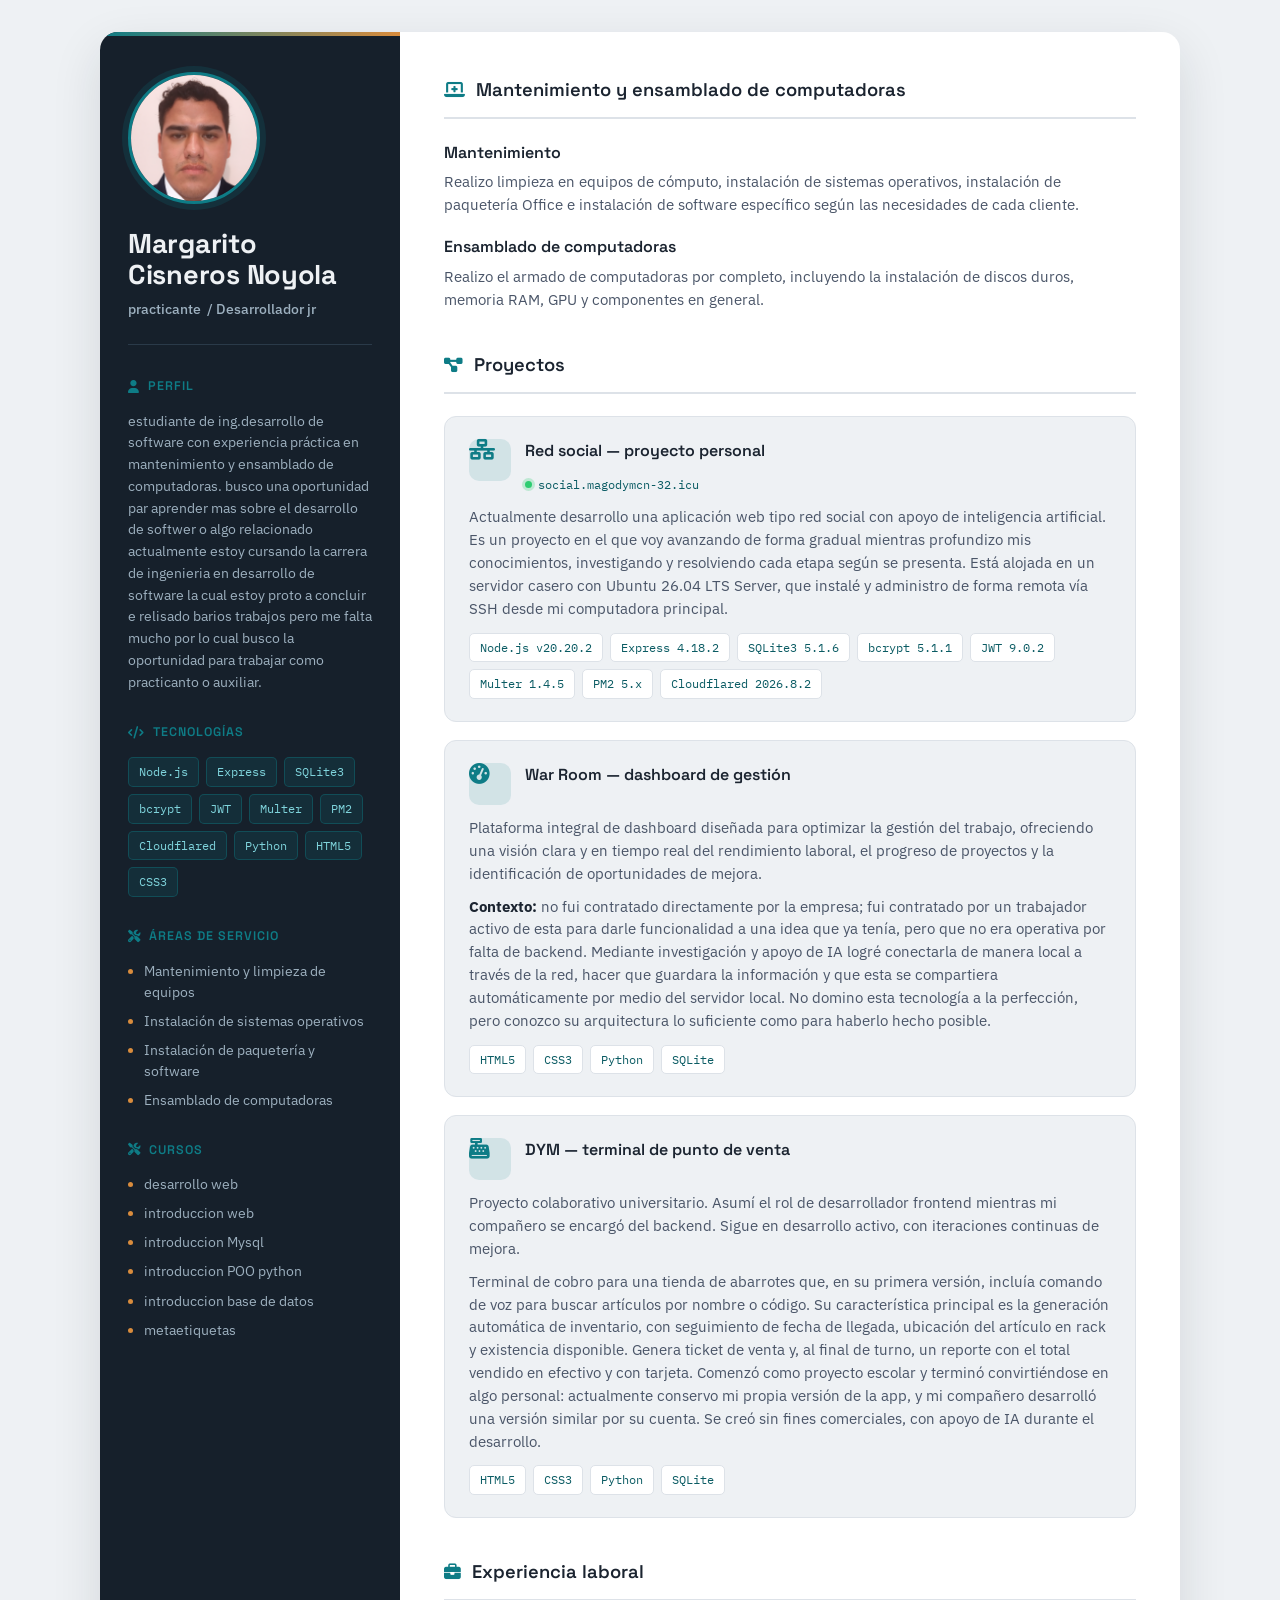
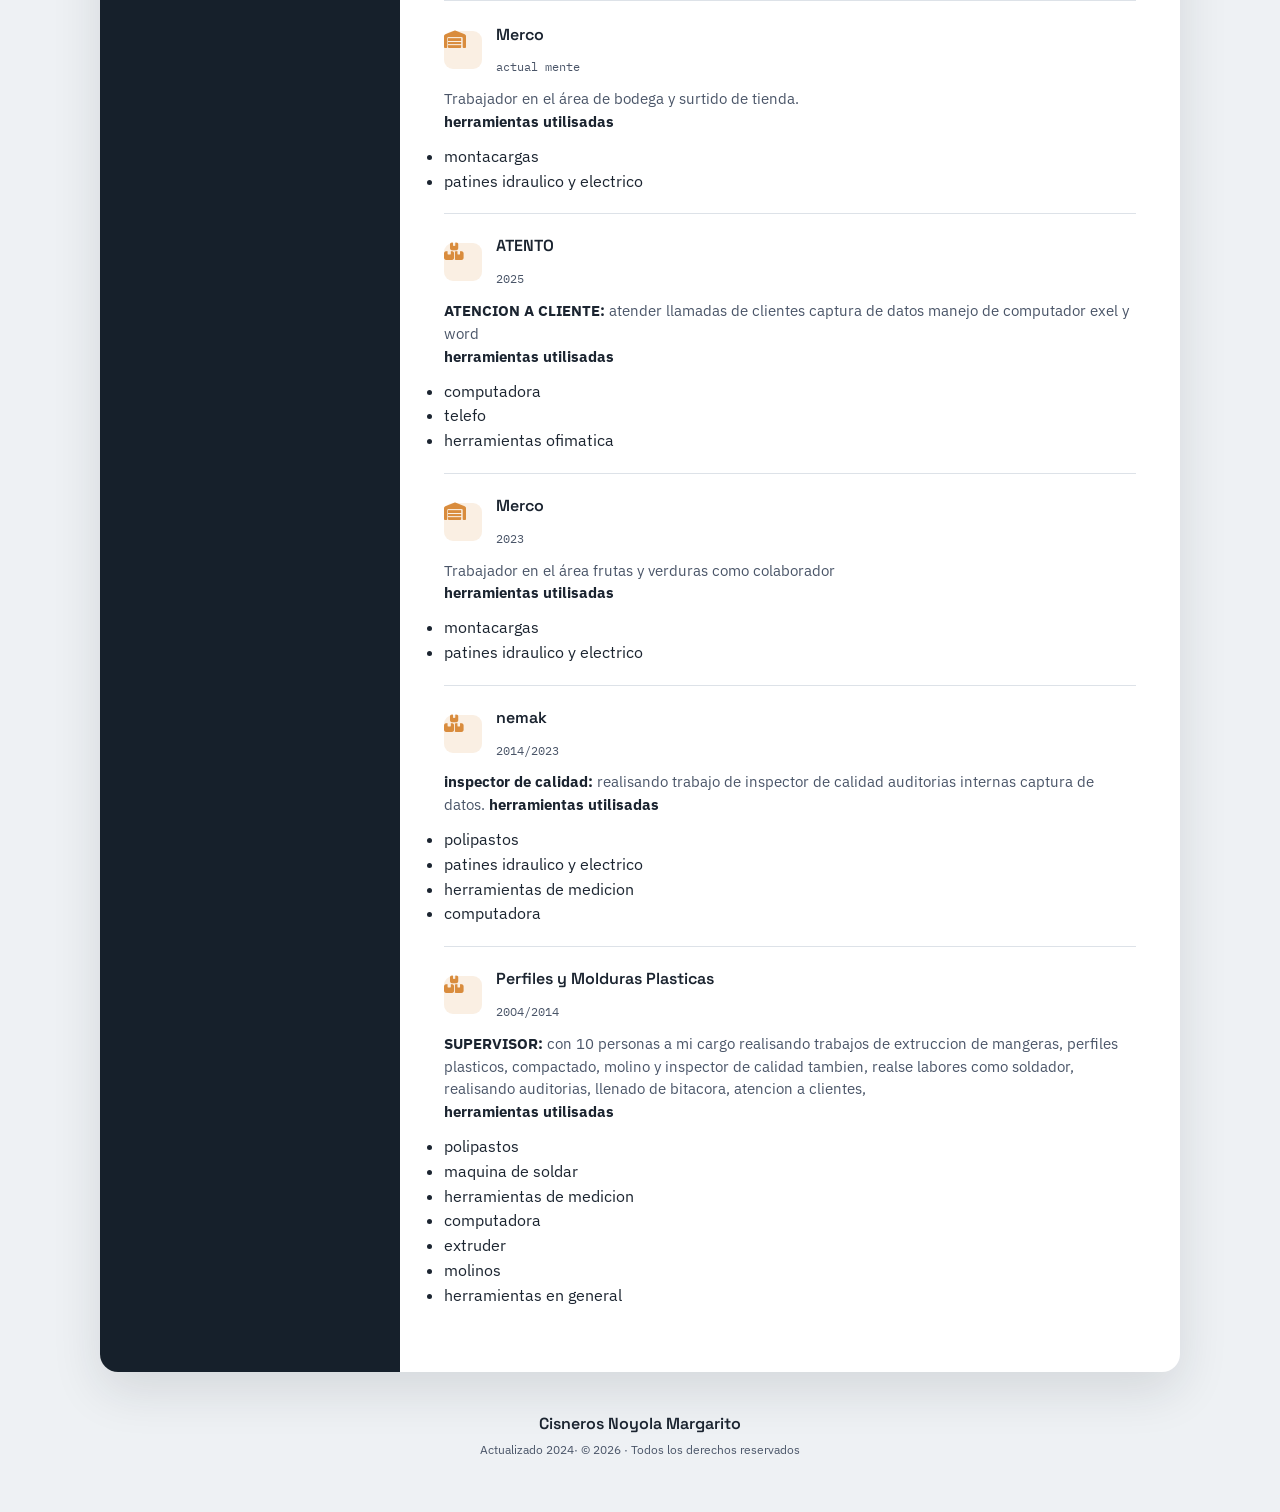
==== index.html @ 998b3ad9 "Add files via upload" ====
<!DOCTYPE html>
<html lang="es">
<head>
<meta charset="UTF-8">
<meta name="viewport" content="width=device-width, initial-scale=1.0">
<title>CV</title>
<link rel="stylesheet" href="styles.css">
<link rel="stylesheet" href="https://cdnjs.cloudflare.com/ajax/libs/font-awesome/6.4.0/css/all.min.css">
<link rel="preconnect" href="https://fonts.googleapis.com">
<link rel="preconnect" href="https://fonts.gstatic.com" crossorigin>
<link href="https://fonts.googleapis.com/css2?family=Space+Grotesk:wght@500;600;700&family=IBM+Plex+Sans:wght@400;500;600&family=IBM+Plex+Mono:wght@400;500&display=swap" rel="stylesheet">
</head>
<body>

  <div class="cv-shell">

    <!-- ===================== SIDEBAR ===================== -->
    <aside class="sidebar">

      <div class="photo-frame">
        <!-- Reemplaza "foto.jpg" por el nombre de tu archivo de foto -->
        <img src="photo.png" alt="Foto de perfil de Margarito Cisneros Noyola" class="profile-photo">
      </div>

      <h1 class="name">Margarito<br>Cisneros&nbsp;Noyola</h1>
      <p class="role">practicante &nbsp;/ Desarrollador jr</p>

      <div class="sidebar-block">
        <h2 class="sidebar-heading"><i class="fa-solid fa-user"></i> Perfil</h2>
        <p class="about-text">
          estudiante de ing.desarrollo de software con experiencia práctica en mantenimiento y 
          ensamblado de computadoras.
         busco una oportunidad par aprender mas sobre el desarrollo de softwer o algo relacionado 
         actualmente estoy cursando la carrera de ingenieria en desarrollo de software 
         la cual estoy proto a concluir e relisado barios trabajos pero me falta mucho por lo cual busco la 
         oportunidad para trabajar como practicanto o auxiliar.
        </p>
      </div>

      <div class="sidebar-block">
        <h2 class="sidebar-heading"><i class="fa-solid fa-code"></i> Tecnologías</h2>
        <ul class="tech-tags">
          <li>Node.js</li>
          <li>Express</li>
          <li>SQLite3</li>
          <li>bcrypt</li>
          <li>JWT</li>
          <li>Multer</li>
          <li>PM2</li>
          <li>Cloudflared</li>
          <li>Python</li>
          <li>HTML5</li>
          <li>CSS3</li>
        </ul>
      </div>

      <div class="sidebar-block">
        <h2 class="sidebar-heading"><i class="fa-solid fa-screwdriver-wrench"></i> Áreas de servicio</h2>
        <ul class="plain-list">
          <li>Mantenimiento y limpieza de equipos</li>
          <li>Instalación de sistemas operativos</li>
          <li>Instalación de paquetería y software</li>
          <li>Ensamblado de computadoras</li>
        </ul>
      </div>

      <div class="sidebar-block">
        <h2 class="sidebar-heading"><i class="fa-solid fa-screwdriver-wrench"></i>cursos</h2>
        <ul class="plain-list">
          <li>desarrollo web</li>
          <li>introduccion web</li>
          <li>introduccion Mysql</li>
          <li>introduccion POO python</li>
          <li>introduccion base de datos</li>
          <li>metaetiquetas</li>
        </ul>
      </div>

    </aside>

    <!-- ===================== CONTENIDO PRINCIPAL ===================== -->
    <main class="main-content">

      <!-- ---------- SERVICIO TÉCNICO ---------- -->
      <section class="section">
        <h2 class="section-title">
          <i class="fa-solid fa-laptop-medical"></i>
          Mantenimiento y ensamblado de computadoras
        </h2>

        <div class="entry">
          <h3 class="entry-title">Mantenimiento</h3>
          <p class="entry-text">
            Realizo limpieza en equipos de cómputo, instalación de sistemas operativos,
            instalación de paquetería Office e instalación de software específico según
            las necesidades de cada cliente.
          </p>
        </div>

        <div class="entry">
          <h3 class="entry-title">Ensamblado de computadoras</h3>
          <p class="entry-text">
            Realizo el armado de computadoras por completo, incluyendo la instalación
            de discos duros, memoria RAM, GPU y componentes en general.
          </p>
        </div>
      </section>

      <!-- ---------- PROYECTOS ---------- -->
      <section class="section">
        <h2 class="section-title">
          <i class="fa-solid fa-diagram-project"></i>
          Proyectos
        </h2>

        <!-- Red social -->
        <article class="project-card">
          <div class="project-head">
            <i class="fa-solid fa-network-wired project-icon"></i>
            <div>
              <h3 class="entry-title">Red social — proyecto personal</h3>
              <a href="https://social.magodymcn-32.icu/" target="_blank" rel="noopener" class="project-link">
                <span class="status-dot"></span> social.magodymcn-32.icu
              </a>
            </div>
          </div>
          <p class="entry-text">
            Actualmente desarrollo una aplicación web tipo red social con apoyo de
            inteligencia artificial. Es un proyecto en el que voy avanzando de forma
            gradual mientras profundizo mis conocimientos, investigando y resolviendo
            cada etapa según se presenta. Está alojada en un servidor casero con Ubuntu
            26.04 LTS Server, que instalé y administro de forma remota vía SSH desde mi
            computadora principal.
          </p>
          <ul class="tech-tags tech-tags-inline">
            <li>Node.js v20.20.2</li>
            <li>Express 4.18.2</li>
            <li>SQLite3 5.1.6</li>
            <li>bcrypt 5.1.1</li>
            <li>JWT 9.0.2</li>
            <li>Multer 1.4.5</li>
            <li>PM2 5.x</li>
            <li>Cloudflared 2026.8.2</li>
          </ul>
        </article>

        <!-- War Room -->
        <article class="project-card">
          <div class="project-head">
            <i class="fa-solid fa-gauge-high project-icon"></i>
            <div>
              <h3 class="entry-title">War Room — dashboard de gestión</h3>
            </div>
          </div>
          <p class="entry-text">
            Plataforma integral de dashboard diseñada para optimizar la gestión del
            trabajo, ofreciendo una visión clara y en tiempo real del rendimiento
            laboral, el progreso de proyectos y la identificación de oportunidades
            de mejora.
          </p>
          <p class="entry-text">
            <strong>Contexto:</strong> no fui contratado directamente por la empresa;
            fui contratado por un trabajador activo de esta para darle funcionalidad
            a una idea que ya tenía, pero que no era operativa por falta de backend.
            Mediante investigación y apoyo de IA logré conectarla de manera local a
            través de la red, hacer que guardara la información y que esta se
            compartiera automáticamente por medio del servidor local. No domino esta
            tecnología a la perfección, pero conozco su arquitectura lo suficiente
            como para haberlo hecho posible.
          </p>
          <ul class="tech-tags tech-tags-inline">
            <li>HTML5</li>
            <li>CSS3</li>
            <li>Python</li>
            <li>SQLite</li>
          </ul>
        </article>

        <!-- DYM -->
        <article class="project-card">
          <div class="project-head">
            <i class="fa-solid fa-cash-register project-icon"></i>
            <div>
              <h3 class="entry-title">DYM — terminal de punto de venta</h3>
            </div>
          </div>
          <p class="entry-text">
            Proyecto colaborativo universitario. Asumí el rol de desarrollador frontend
            mientras mi compañero se encargó del backend. Sigue en desarrollo activo,
            con iteraciones continuas de mejora.
          </p>
          <p class="entry-text">
            Terminal de cobro para una tienda de abarrotes que, en su primera versión,
            incluía comando de voz para buscar artículos por nombre o código. Su
            característica principal es la generación automática de inventario, con
            seguimiento de fecha de llegada, ubicación del artículo en rack y existencia
            disponible. Genera ticket de venta y, al final de turno, un reporte con el
            total vendido en efectivo y con tarjeta. Comenzó como proyecto escolar y
            terminó convirtiéndose en algo personal: actualmente conservo mi propia
            versión de la app, y mi compañero desarrolló una versión similar por su
            cuenta. Se creó sin fines comerciales, con apoyo de IA durante el desarrollo.
          </p>
          <ul class="tech-tags tech-tags-inline">
            <li>HTML5</li>
            <li>CSS3</li>
            <li>Python</li>
            <li>SQLite</li>
          </ul>
        </article>
      </section>

      <!-- ---------- EXPERIENCIA LABORAL ---------- -->
      <section class="section">
        <h2 class="section-title">
          <i class="fa-solid fa-briefcase"></i>
          Experiencia laboral
        </h2>

        <div class="job-entry">
          <div class="job-head">
            <i class="fa-solid fa-warehouse job-icon"></i>
            <div>
              <h3 class="entry-title">Merco</h3>
              <span class="job-date">actual mente</span>
            </div>
          </div>
          <p class="entry-text">
            Trabajador en el área de bodega y
            surtido de tienda.<br>
            <strong>herramientas utilisadas</strong>
                <div>
                    <ul>
                        <li>montacargas</li>
                        <li>patines idraulico y electrico</li>
                    </ul>
                </div>
          </p>
        </div>
        <div class="job-entry">
          <div class="job-head">
            <i class="fa-solid fa-boxes-stacked job-icon"></i>
            <div>
              <h3 class="entry-title">ATENTO</h3>
              <span class="job-date">2025</span>
            </div>
          </div>
          <p class="entry-text">
            <strong>ATENCION A CLIENTE: </strong> 
                    atender llamadas de clientes captura de datos manejo de computador 
                    exel y word <br>
            <strong>herramientas utilisadas</strong>
                <div>
                    <ul>
                        <li>computadora</li>
                        <li>telefo</li>
                        <li>herramientas ofimatica</li>
                    </ul>
                </div>
          </p>
        </div>

        
        <div class="job-entry">
          <div class="job-head">
            <i class="fa-solid fa-warehouse job-icon"></i>
            <div>
              <h3 class="entry-title">Merco</h3>
              <span class="job-date">2023</span>
            </div>
          </div>
          <p class="entry-text">
            Trabajador en el área frutas y verduras como colaborador <br>
            <strong>herramientas utilisadas</strong>
                <div>
                    <ul>
                        <li>montacargas</li>
                        <li>patines idraulico y electrico</li>
                    </ul>
                </div>
          </p>
        </div>
        
        <div class="job-entry">
          <div class="job-head">
            <i class="fa-solid fa-boxes-stacked job-icon"></i>
            <div>
              <h3 class="entry-title">nemak</h3>
              <span class="job-date">2014/2023</span>
            </div>
          </div>
          <p class="entry-text">
            <strong>inspector de calidad:</strong> realisando trabajo de inspector de calidad 
            auditorias internas captura de datos.
            <strong>herramientas utilisadas</strong>
                <div>
                    <ul>
                        <li>polipastos</li>
                        <li>patines idraulico y electrico</li>
                        <li>herramientas de medicion</li>
                        <li>computadora</li>
                    </ul>
                </div>
          </p>
        </div>

        <div class="job-entry">
          <div class="job-head">
            <i class="fa-solid fa-boxes-stacked job-icon"></i>
            <div>
              <h3 class="entry-title">Perfiles y Molduras Plasticas</h3>
              <span class="job-date">20O4/2014</span>
            </div>
          </div>
          <p class="entry-text">
            <strong>SUPERVISOR:</strong> con 10 personas a mi cargo realisando trabajos de 
            extruccion de mangeras, perfiles plasticos, compactado, molino y inspector de calidad
            tambien, realse labores como 
           soldador, realisando auditorias, llenado de bitacora, atencion a clientes, <br>  
            <strong>herramientas utilisadas</strong>
                <div>
                    <ul>
                        <li>polipastos</li>
                        <li>maquina de soldar</li>
                        <li>herramientas de medicion</li>
                        <li>computadora</li>
                        <li>extruder</li>
                        <li>molinos</li>
                        <li>herramientas en general</li>
                    </ul>
                </div>
          </p>
        </div>

      </section>

    </main>
  </div>

  <footer class="footer">
    <p class="footer-name">Cisneros Noyola Margarito</p>
    <p class="footer-meta">Actualizado 2024· &copy; 2026 · Todos los derechos reservados</p>
  </footer>

</body>
</html>
---- styles.css ----
:root {
  --ink: #1b2430;
  --ink-soft: #4a5568;
  --paper: #eef1f4;
  --card: #ffffff;
  --line: #dde2e8;
  --teal: #0e7c86;
  --teal-dark: #0a5b63;
  --amber: #d98c3d;
  --sidebar-bg: #16202b;
  --sidebar-ink: #eef1f4;
  --sidebar-muted: #9db0bf;
  --sidebar-line: #2a3a49;
}

* {
  margin: 0;
  padding: 0;
  box-sizing: border-box;
}

body {
  background: var(--paper);
  color: var(--ink);
  font-family: 'IBM Plex Sans', 'Segoe UI', sans-serif;
  line-height: 1.55;
  padding: 32px 20px;
}

.cv-shell {
  max-width: 1080px;
  margin: 0 auto;
  display: grid;
  grid-template-columns: 300px 1fr;
  background: var(--card);
  border-radius: 18px;
  overflow: hidden;
  box-shadow: 0 18px 50px rgba(22, 32, 43, 0.12);
}

/* ===================== SIDEBAR ===================== */

.sidebar {
  background: var(--sidebar-bg);
  color: var(--sidebar-ink);
  padding: 40px 28px;
  position: relative;
}

.sidebar::before {
  content: "";
  position: absolute;
  top: 0;
  left: 0;
  right: 0;
  height: 4px;
  background: linear-gradient(90deg, var(--teal), var(--amber));
}

.photo-frame {
  width: 132px;
  height: 132px;
  border-radius: 50%;
  overflow: hidden;
  border: 3px solid var(--teal);
  box-shadow: 0 0 0 6px rgba(14, 124, 134, 0.18);
  margin-bottom: 24px;
  background: #22303e;
}

.profile-photo {
  width: 100%;
  height: 100%;
  object-fit: cover;
  display: block;
}

.name {
  font-family: 'Space Grotesk', sans-serif;
  font-size: 1.7rem;
  font-weight: 700;
  line-height: 1.15;
  letter-spacing: -0.01em;
  margin-bottom: 8px;
}

.role {
  font-size: 0.88rem;
  color: var(--sidebar-muted);
  font-weight: 500;
  margin-bottom: 32px;
  padding-bottom: 24px;
  border-bottom: 1px solid var(--sidebar-line);
}

.sidebar-block {
  margin-bottom: 30px;
}

.sidebar-heading {
  font-family: 'Space Grotesk', sans-serif;
  font-size: 0.78rem;
  font-weight: 600;
  text-transform: uppercase;
  letter-spacing: 0.08em;
  color: var(--teal);
  display: flex;
  align-items: center;
  gap: 8px;
  margin-bottom: 14px;
}

.about-text {
  font-size: 0.85rem;
  color: var(--sidebar-muted);
  line-height: 1.6;
}

.plain-list {
  list-style: none;
  font-size: 0.85rem;
  color: var(--sidebar-muted);
  display: flex;
  flex-direction: column;
  gap: 8px;
}

.plain-list li {
  position: relative;
  padding-left: 16px;
}

.plain-list li::before {
  content: "";
  position: absolute;
  left: 0;
  top: 8px;
  width: 5px;
  height: 5px;
  background: var(--amber);
  border-radius: 50%;
}

.tech-tags {
  list-style: none;
  display: flex;
  flex-wrap: wrap;
  gap: 7px;
}

.tech-tags li {
  font-family: 'IBM Plex Mono', monospace;
  font-size: 0.72rem;
  padding: 5px 10px;
  border-radius: 5px;
  background: rgba(14, 124, 134, 0.16);
  border: 1px solid rgba(14, 124, 134, 0.4);
  color: #7fd4dc;
}

/* ===================== MAIN CONTENT ===================== */

.main-content {
  padding: 44px 44px 24px;
}

.section {
  margin-bottom: 40px;
}

.section-title {
  font-family: 'Space Grotesk', sans-serif;
  font-size: 1.15rem;
  font-weight: 600;
  color: var(--ink);
  display: flex;
  align-items: center;
  gap: 11px;
  margin-bottom: 22px;
  padding-bottom: 12px;
  border-bottom: 2px solid var(--line);
}

.section-title i {
  color: var(--teal);
  font-size: 1.05rem;
}

.entry {
  margin-bottom: 18px;
}

.entry-title {
  font-family: 'Space Grotesk', sans-serif;
  font-size: 1rem;
  font-weight: 600;
  color: var(--ink);
  margin-bottom: 6px;
}

.entry-text {
  font-size: 0.92rem;
  color: var(--ink-soft);
  margin-bottom: 10px;
}

.entry-text strong {
  color: var(--ink);
}

/* Project cards */

.project-card {
  background: var(--paper);
  border: 1px solid var(--line);
  border-radius: 12px;
  padding: 22px 24px;
  margin-bottom: 18px;
}

.project-card:last-child {
  margin-bottom: 0;
}

.project-head {
  display: flex;
  align-items: flex-start;
  gap: 14px;
  margin-bottom: 12px;
}

.project-icon {
  font-size: 1.3rem;
  color: var(--teal);
  background: rgba(14, 124, 134, 0.12);
  width: 42px;
  height: 42px;
  min-width: 42px;
  border-radius: 10px;
  display: flex;
  align-items: center;
  justify-content: center;
}

.project-link {
  display: inline-flex;
  align-items: center;
  gap: 6px;
  font-family: 'IBM Plex Mono', monospace;
  font-size: 0.78rem;
  color: var(--teal-dark);
  text-decoration: none;
  margin-top: 4px;
}

.project-link:hover {
  text-decoration: underline;
}

.status-dot {
  width: 7px;
  height: 7px;
  border-radius: 50%;
  background: #2ecc71;
  box-shadow: 0 0 0 3px rgba(46, 204, 113, 0.25);
  display: inline-block;
}

.tech-tags-inline {
  margin-top: 12px;
}

.tech-tags-inline li {
  background: #fff;
  color: var(--teal-dark);
  border: 1px solid var(--line);
}

/* Job entries */

.job-entry {
  margin-bottom: 20px;
  padding-bottom: 20px;
  border-bottom: 1px solid var(--line);
}

.job-entry:last-child {
  border-bottom: none;
  margin-bottom: 0;
  padding-bottom: 0;
}

.job-head {
  display: flex;
  align-items: center;
  gap: 14px;
  margin-bottom: 10px;
}

.job-icon {
  font-size: 1.1rem;
  color: var(--amber);
  background: rgba(217, 140, 61, 0.14);
  width: 38px;
  height: 38px;
  min-width: 38px;
  border-radius: 9px;
  display: flex;
  align-items: center;
  justify-content: center;
}

.job-date {
  font-family: 'IBM Plex Mono', monospace;
  font-size: 0.76rem;
  color: var(--ink-soft);
}

/* ===================== FOOTER ===================== */

.footer {
  max-width: 1080px;
  margin: 20px auto 0;
  text-align: center;
  padding: 20px;
  color: var(--ink-soft);
}

.footer-name {
  font-family: 'Space Grotesk', sans-serif;
  font-weight: 600;
  color: var(--ink);
  margin-bottom: 4px;
}

.footer-meta {
  font-size: 0.78rem;
}

/* ===================== RESPONSIVE ===================== */

@media (max-width: 820px) {
  .cv-shell {
    grid-template-columns: 1fr;
  }

  .sidebar {
    padding: 32px 24px;
  }

  .main-content {
    padding: 32px 24px;
  }
}

@media (max-width: 480px) {
  body {
    padding: 12px;
  }

  .photo-frame {
    width: 100px;
    height: 100px;
  }

  .name {
    font-size: 1.4rem;
  }
}
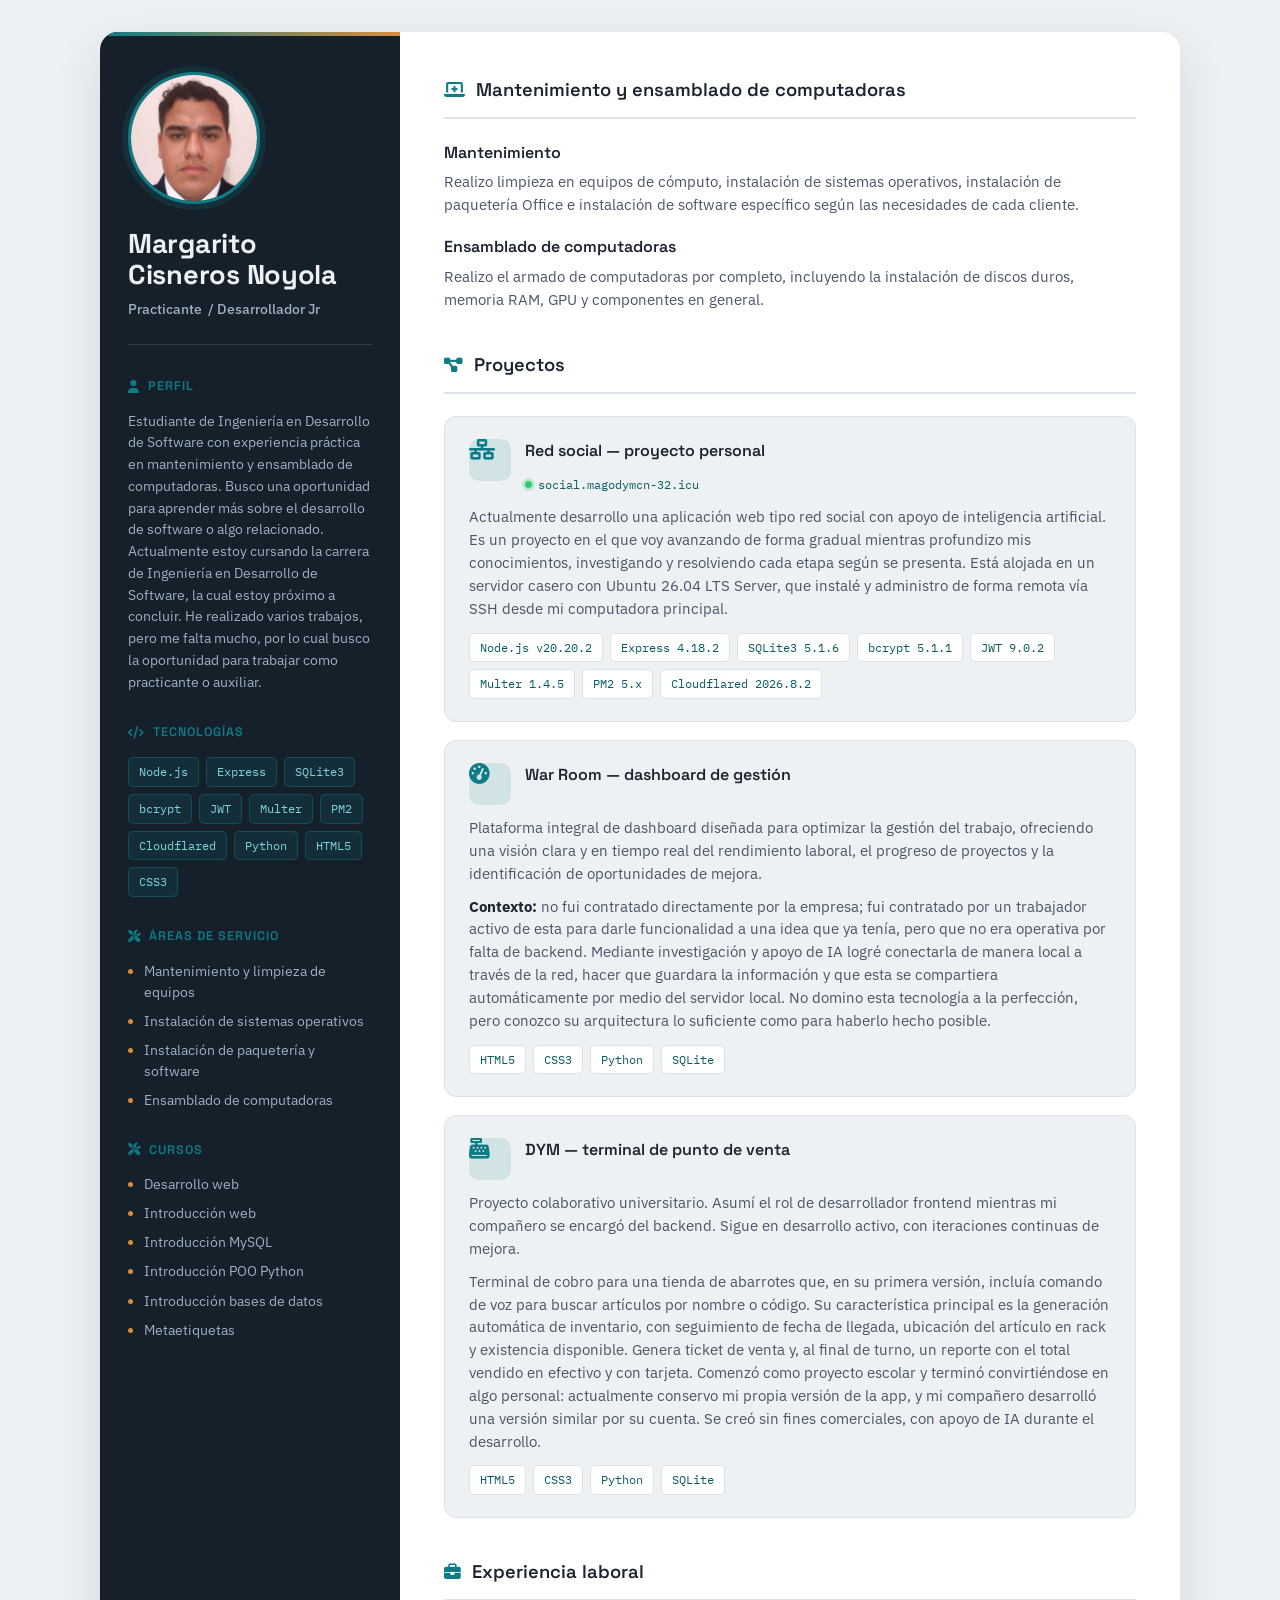
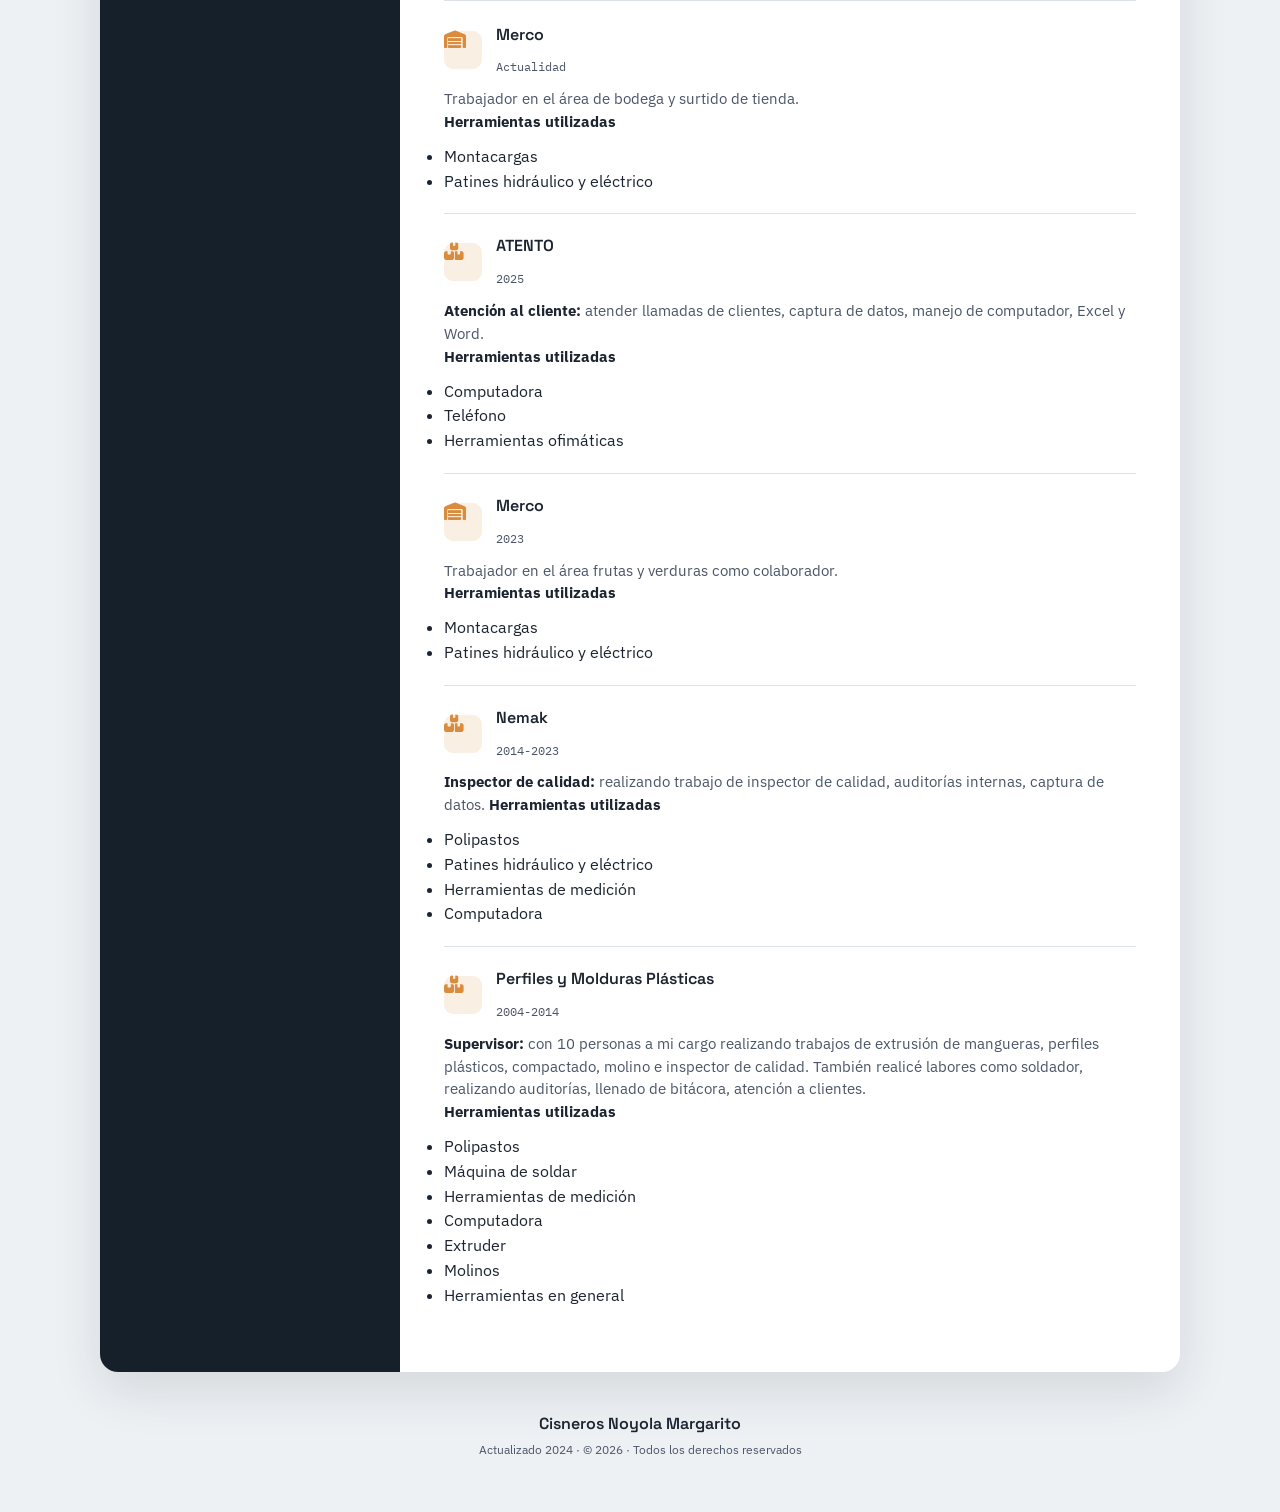
==== commit 678e917d: "Update index.html" ====
--- a/index.html
+++ b/index.html
@@ -23,17 +23,17 @@
       </div>
 
       <h1 class="name">Margarito<br>Cisneros&nbsp;Noyola</h1>
-      <p class="role">practicante &nbsp;/ Desarrollador jr</p>
+      <p class="role">Practicante &nbsp;/ Desarrollador Jr</p>
 
       <div class="sidebar-block">
         <h2 class="sidebar-heading"><i class="fa-solid fa-user"></i> Perfil</h2>
         <p class="about-text">
-          estudiante de ing.desarrollo de software con experiencia práctica en mantenimiento y 
+          Estudiante de Ingeniería en Desarrollo de Software con experiencia práctica en mantenimiento y 
           ensamblado de computadoras.
-         busco una oportunidad par aprender mas sobre el desarrollo de softwer o algo relacionado 
-         actualmente estoy cursando la carrera de ingenieria en desarrollo de software 
-         la cual estoy proto a concluir e relisado barios trabajos pero me falta mucho por lo cual busco la 
-         oportunidad para trabajar como practicanto o auxiliar.
+          Busco una oportunidad para aprender más sobre el desarrollo de software o algo relacionado.
+          Actualmente estoy cursando la carrera de Ingeniería en Desarrollo de Software, 
+          la cual estoy próximo a concluir. He realizado varios trabajos, pero me falta mucho, por lo cual busco la 
+          oportunidad para trabajar como practicante o auxiliar.
         </p>
       </div>
 
@@ -65,14 +65,14 @@
       </div>
 
       <div class="sidebar-block">
-        <h2 class="sidebar-heading"><i class="fa-solid fa-screwdriver-wrench"></i>cursos</h2>
+        <h2 class="sidebar-heading"><i class="fa-solid fa-screwdriver-wrench"></i>Cursos</h2>
         <ul class="plain-list">
-          <li>desarrollo web</li>
-          <li>introduccion web</li>
-          <li>introduccion Mysql</li>
-          <li>introduccion POO python</li>
-          <li>introduccion base de datos</li>
-          <li>metaetiquetas</li>
+          <li>Desarrollo web</li>
+          <li>Introducción web</li>
+          <li>Introducción MySQL</li>
+          <li>Introducción POO Python</li>
+          <li>Introducción bases de datos</li>
+          <li>Metaetiquetas</li>
         </ul>
       </div>
 
@@ -221,17 +221,16 @@
             <i class="fa-solid fa-warehouse job-icon"></i>
             <div>
               <h3 class="entry-title">Merco</h3>
-              <span class="job-date">actual mente</span>
-            </div>
-          </div>
-          <p class="entry-text">
-            Trabajador en el área de bodega y
-            surtido de tienda.<br>
-            <strong>herramientas utilisadas</strong>
-                <div>
-                    <ul>
-                        <li>montacargas</li>
-                        <li>patines idraulico y electrico</li>
+              <span class="job-date">Actualidad</span>
+            </div>
+          </div>
+          <p class="entry-text">
+            Trabajador en el área de bodega y surtido de tienda.<br>
+            <strong>Herramientas utilizadas</strong>
+                <div>
+                    <ul>
+                        <li>Montacargas</li>
+                        <li>Patines hidráulico y eléctrico</li>
                     </ul>
                 </div>
           </p>
@@ -245,15 +244,15 @@
             </div>
           </div>
           <p class="entry-text">
-            <strong>ATENCION A CLIENTE: </strong> 
-                    atender llamadas de clientes captura de datos manejo de computador 
-                    exel y word <br>
-            <strong>herramientas utilisadas</strong>
-                <div>
-                    <ul>
-                        <li>computadora</li>
-                        <li>telefo</li>
-                        <li>herramientas ofimatica</li>
+            <strong>Atención al cliente: </strong> 
+                    atender llamadas de clientes, captura de datos, manejo de computador, 
+                    Excel y Word. <br>
+            <strong>Herramientas utilizadas</strong>
+                <div>
+                    <ul>
+                        <li>Computadora</li>
+                        <li>Teléfono</li>
+                        <li>Herramientas ofimáticas</li>
                     </ul>
                 </div>
           </p>
@@ -269,12 +268,12 @@
             </div>
           </div>
           <p class="entry-text">
-            Trabajador en el área frutas y verduras como colaborador <br>
-            <strong>herramientas utilisadas</strong>
-                <div>
-                    <ul>
-                        <li>montacargas</li>
-                        <li>patines idraulico y electrico</li>
+            Trabajador en el área frutas y verduras como colaborador. <br>
+            <strong>Herramientas utilizadas</strong>
+                <div>
+                    <ul>
+                        <li>Montacargas</li>
+                        <li>Patines hidráulico y eléctrico</li>
                     </ul>
                 </div>
           </p>
@@ -284,20 +283,20 @@
           <div class="job-head">
             <i class="fa-solid fa-boxes-stacked job-icon"></i>
             <div>
-              <h3 class="entry-title">nemak</h3>
-              <span class="job-date">2014/2023</span>
-            </div>
-          </div>
-          <p class="entry-text">
-            <strong>inspector de calidad:</strong> realisando trabajo de inspector de calidad 
-            auditorias internas captura de datos.
-            <strong>herramientas utilisadas</strong>
-                <div>
-                    <ul>
-                        <li>polipastos</li>
-                        <li>patines idraulico y electrico</li>
-                        <li>herramientas de medicion</li>
-                        <li>computadora</li>
+              <h3 class="entry-title">Nemak</h3>
+              <span class="job-date">2014-2023</span>
+            </div>
+          </div>
+          <p class="entry-text">
+            <strong>Inspector de calidad:</strong> realizando trabajo de inspector de calidad, 
+            auditorías internas, captura de datos.
+            <strong>Herramientas utilizadas</strong>
+                <div>
+                    <ul>
+                        <li>Polipastos</li>
+                        <li>Patines hidráulico y eléctrico</li>
+                        <li>Herramientas de medición</li>
+                        <li>Computadora</li>
                     </ul>
                 </div>
           </p>
@@ -307,25 +306,24 @@
           <div class="job-head">
             <i class="fa-solid fa-boxes-stacked job-icon"></i>
             <div>
-              <h3 class="entry-title">Perfiles y Molduras Plasticas</h3>
-              <span class="job-date">20O4/2014</span>
-            </div>
-          </div>
-          <p class="entry-text">
-            <strong>SUPERVISOR:</strong> con 10 personas a mi cargo realisando trabajos de 
-            extruccion de mangeras, perfiles plasticos, compactado, molino y inspector de calidad
-            tambien, realse labores como 
-           soldador, realisando auditorias, llenado de bitacora, atencion a clientes, <br>  
-            <strong>herramientas utilisadas</strong>
-                <div>
-                    <ul>
-                        <li>polipastos</li>
-                        <li>maquina de soldar</li>
-                        <li>herramientas de medicion</li>
-                        <li>computadora</li>
-                        <li>extruder</li>
-                        <li>molinos</li>
-                        <li>herramientas en general</li>
+              <h3 class="entry-title">Perfiles y Molduras Plásticas</h3>
+              <span class="job-date">2004-2014</span>
+            </div>
+          </div>
+          <p class="entry-text">
+            <strong>Supervisor:</strong> con 10 personas a mi cargo realizando trabajos de 
+            extrusión de mangueras, perfiles plásticos, compactado, molino e inspector de calidad.
+            También realicé labores como soldador, realizando auditorías, llenado de bitácora, atención a clientes. <br>  
+            <strong>Herramientas utilizadas</strong>
+                <div>
+                    <ul>
+                        <li>Polipastos</li>
+                        <li>Máquina de soldar</li>
+                        <li>Herramientas de medición</li>
+                        <li>Computadora</li>
+                        <li>Extruder</li>
+                        <li>Molinos</li>
+                        <li>Herramientas en general</li>
                     </ul>
                 </div>
           </p>
@@ -338,7 +336,7 @@
 
   <footer class="footer">
     <p class="footer-name">Cisneros Noyola Margarito</p>
-    <p class="footer-meta">Actualizado 2024· &copy; 2026 · Todos los derechos reservados</p>
+    <p class="footer-meta">Actualizado 2024 · &copy; 2026 · Todos los derechos reservados</p>
   </footer>
 
 </body>
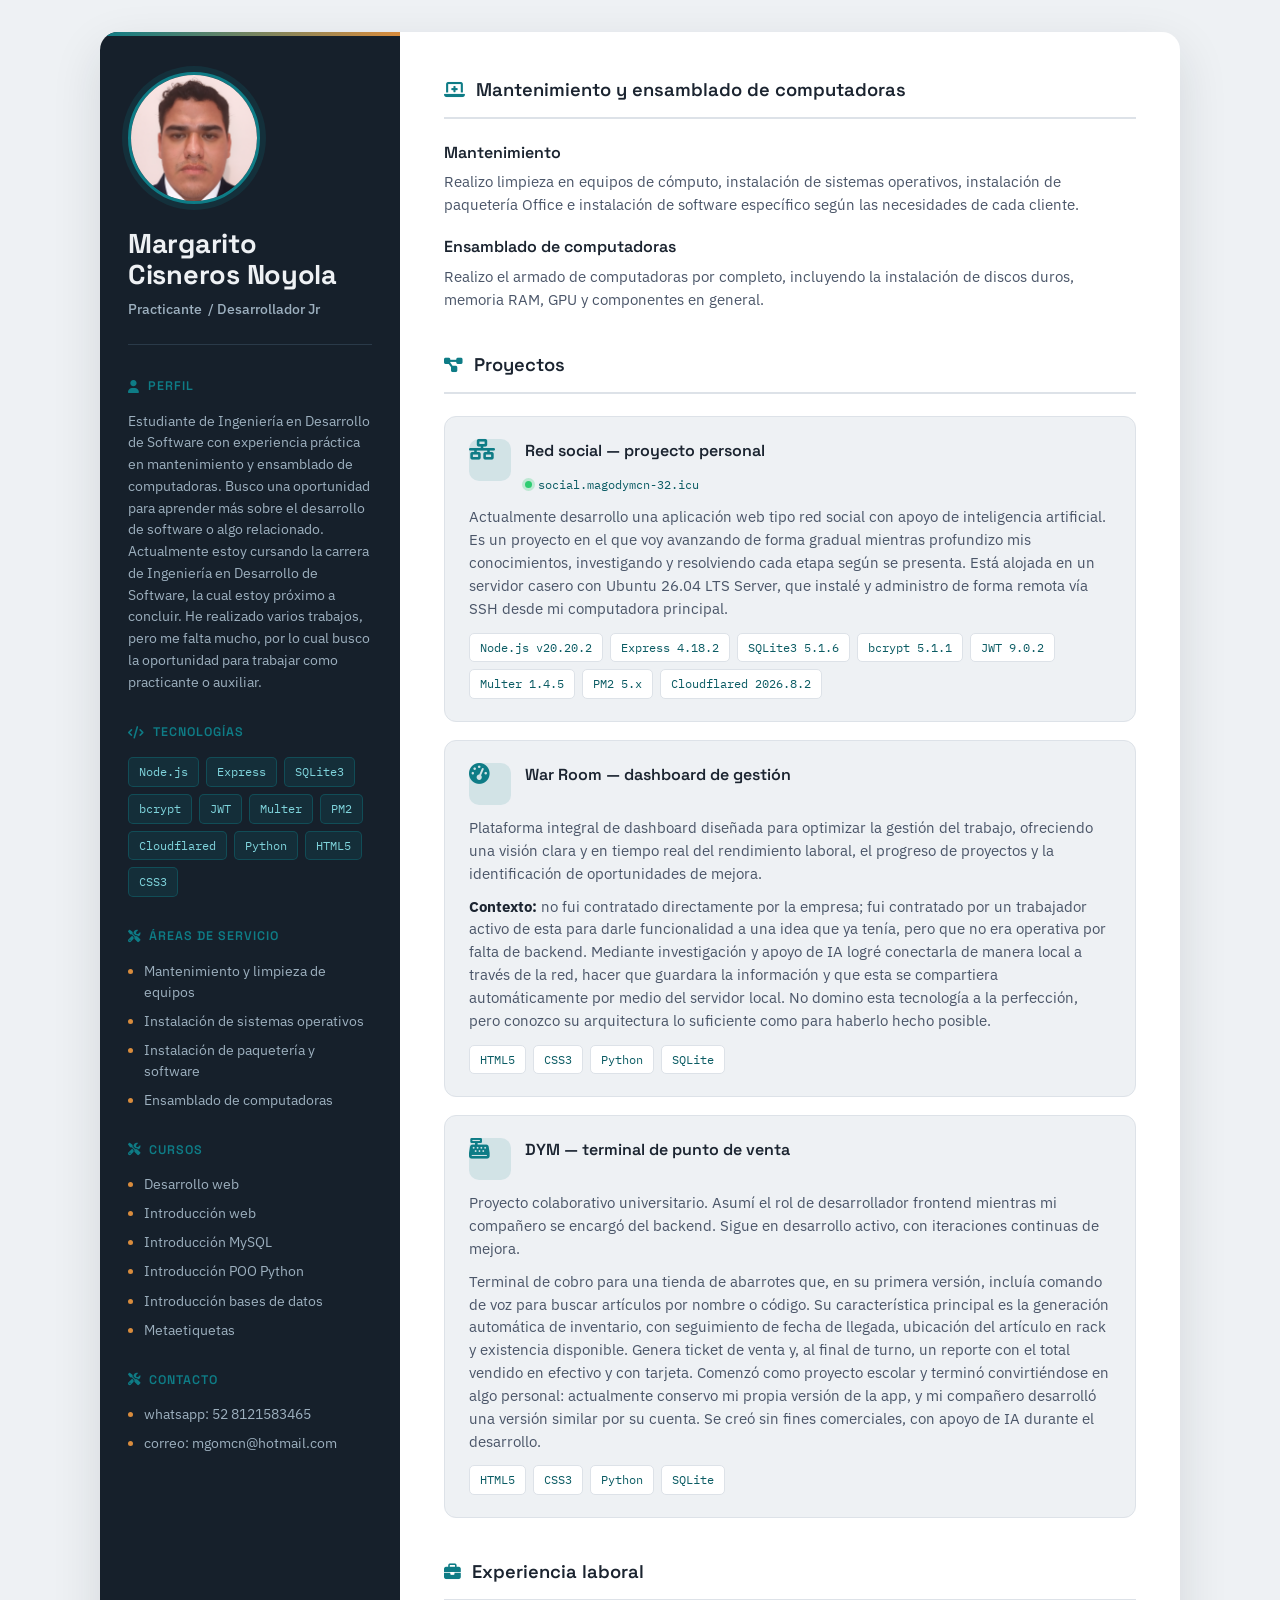
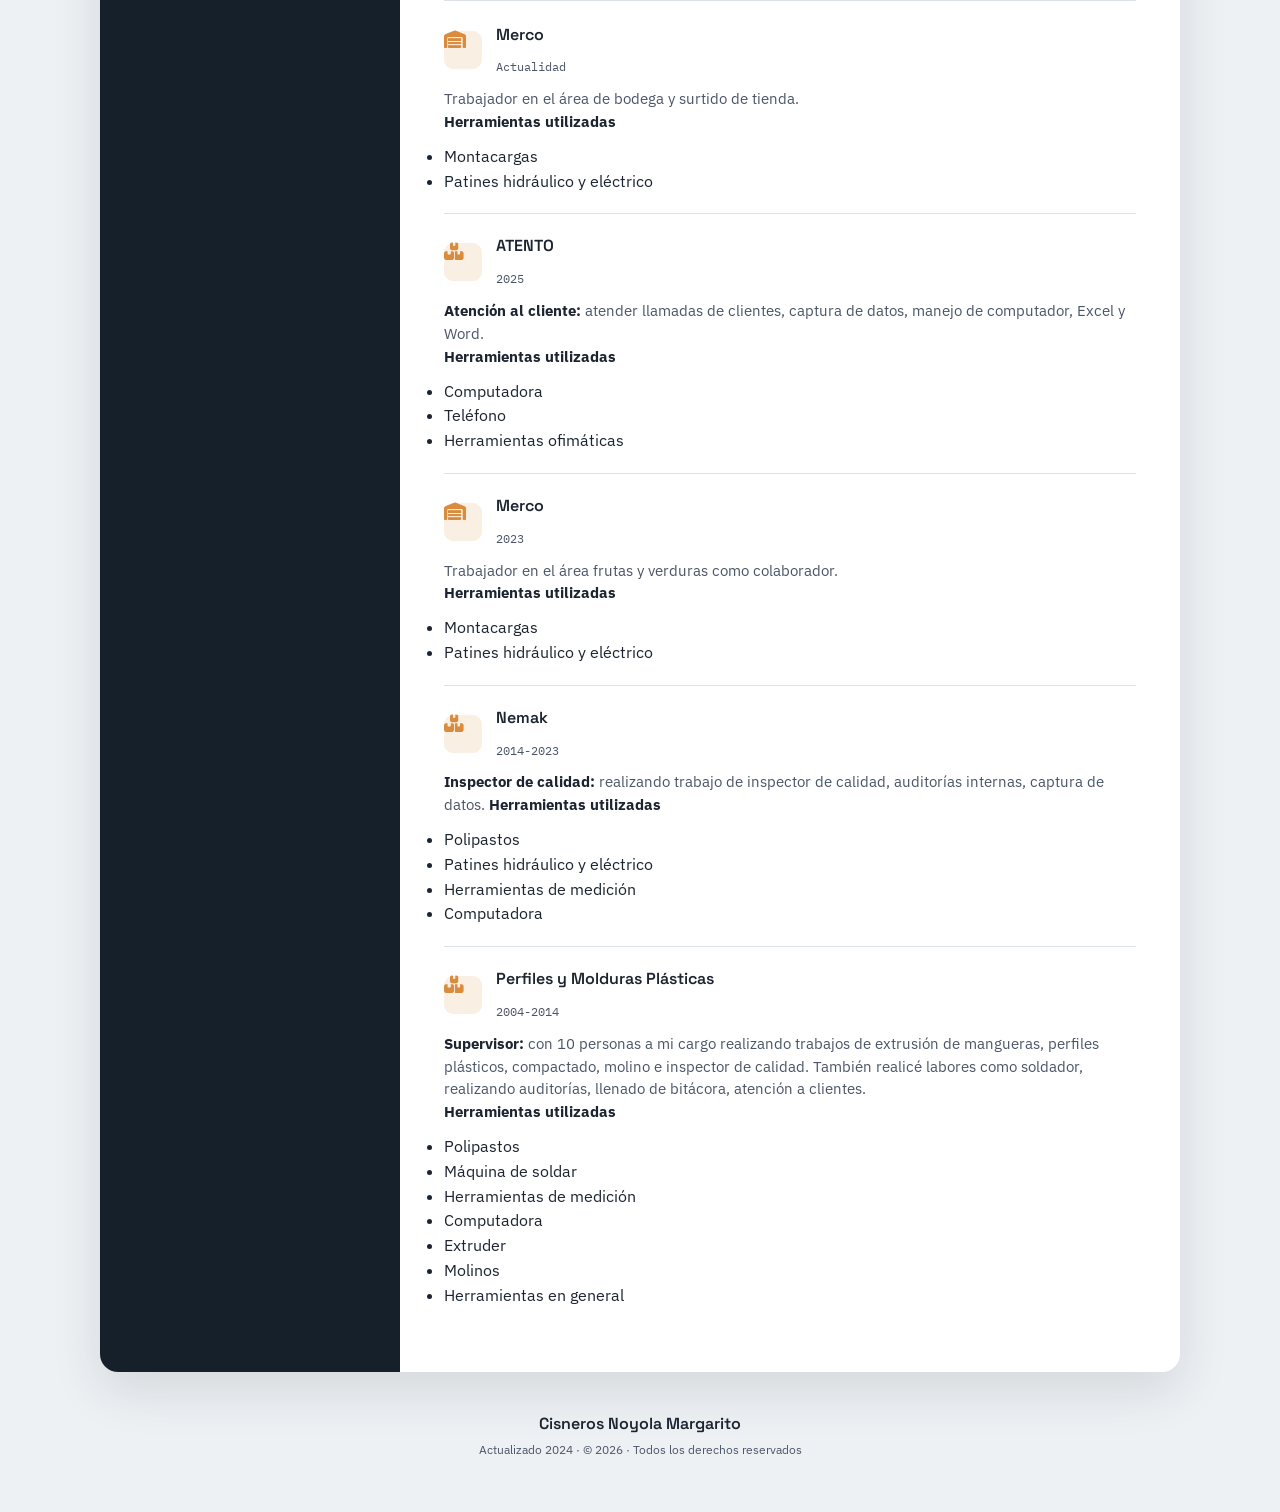
==== commit 30da5131: "Update index.html" ====
--- a/index.html
+++ b/index.html
@@ -76,6 +76,14 @@
         </ul>
       </div>
 
+      <div class="sidebar-block">
+        <h2 class="sidebar-heading"><i class="fa-solid fa-screwdriver-wrench"></i>Contacto</h2>
+        <ul class="plain-list">
+          <li>whatsapp: 52 8121583465</li>
+          <li>correo: mgomcn@hotmail.com</li>
+        </ul>
+      </div>
+
     </aside>
 
     <!-- ===================== CONTENIDO PRINCIPAL ===================== -->
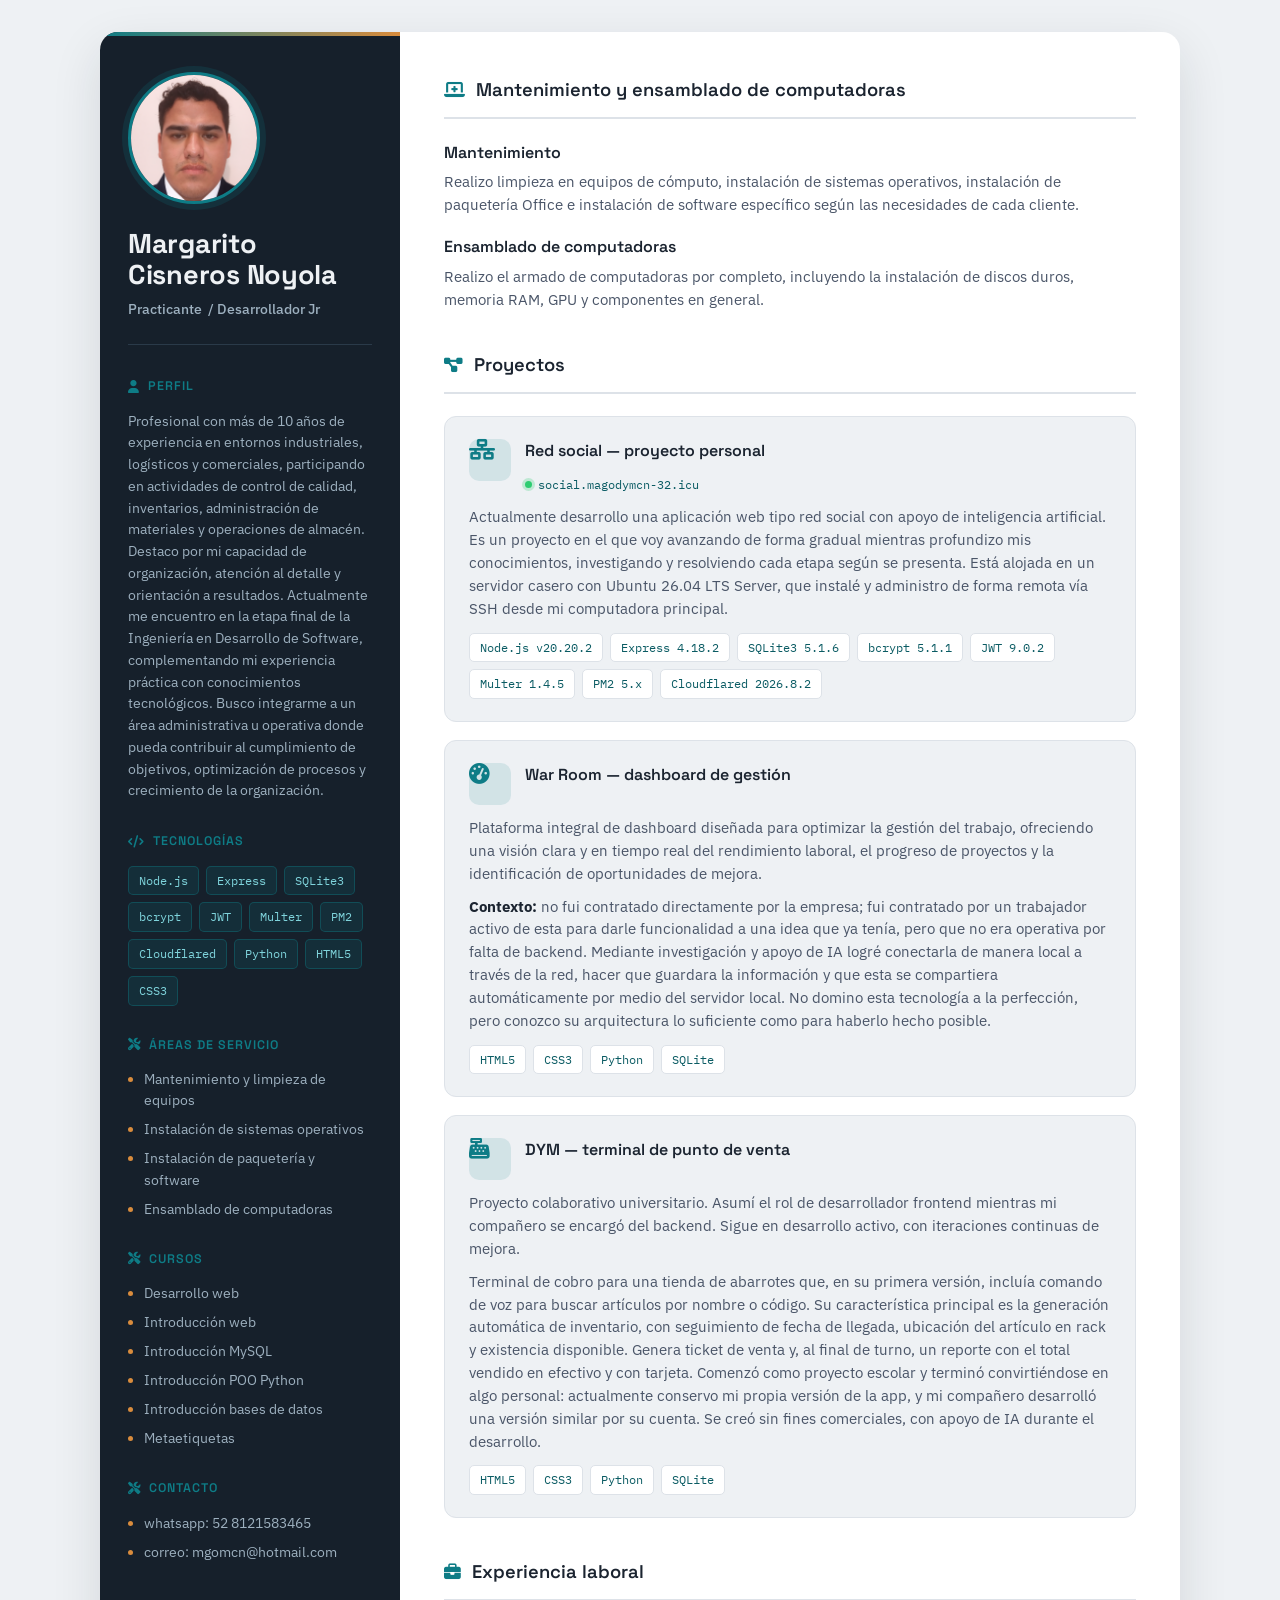
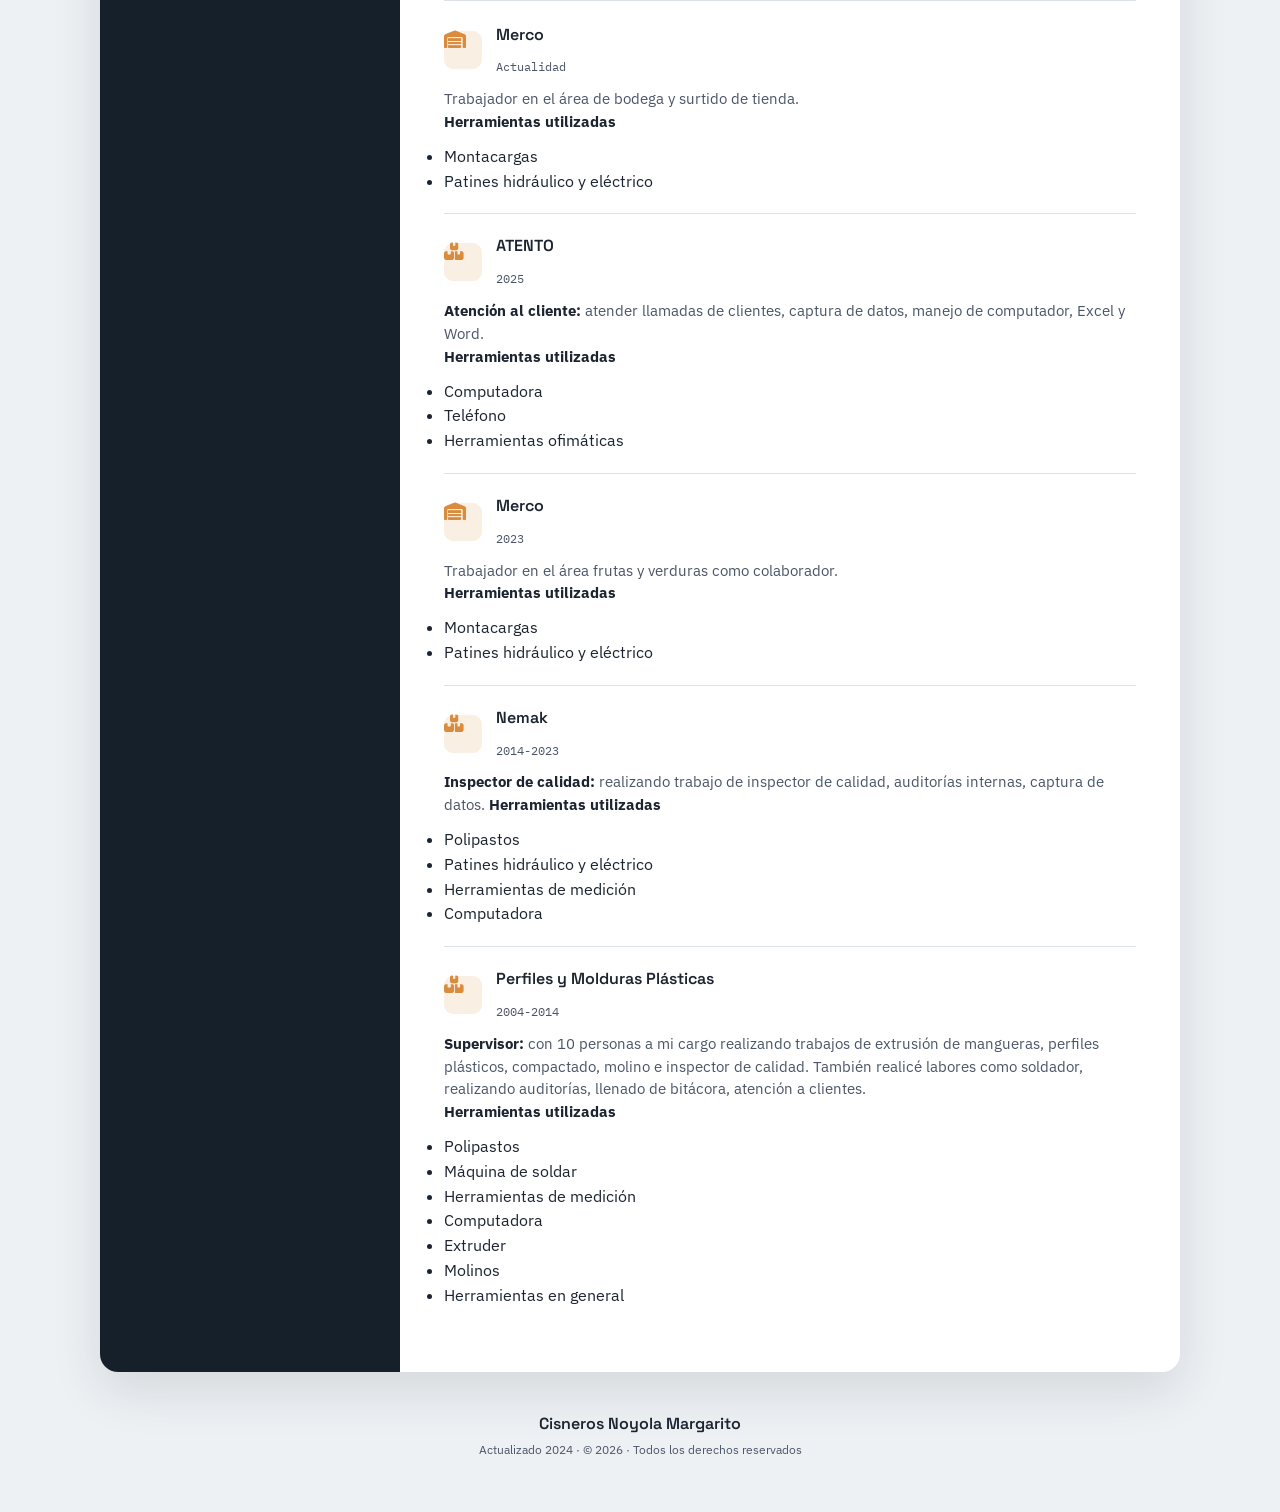
==== commit 0f80dcb2: "de nues" ====
--- a/index.html
+++ b/index.html
@@ -28,12 +28,13 @@
       <div class="sidebar-block">
         <h2 class="sidebar-heading"><i class="fa-solid fa-user"></i> Perfil</h2>
         <p class="about-text">
-          Estudiante de Ingeniería en Desarrollo de Software con experiencia práctica en mantenimiento y 
-          ensamblado de computadoras.
-          Busco una oportunidad para aprender más sobre el desarrollo de software o algo relacionado.
-          Actualmente estoy cursando la carrera de Ingeniería en Desarrollo de Software, 
-          la cual estoy próximo a concluir. He realizado varios trabajos, pero me falta mucho, por lo cual busco la 
-          oportunidad para trabajar como practicante o auxiliar.
+          Profesional con más de 10 años de experiencia en entornos industriales, 
+          logísticos y comerciales, participando en actividades de control de calidad, 
+          inventarios, administración de materiales y operaciones de almacén. Destaco por mi capacidad de organización, 
+          atención al detalle y orientación a resultados. Actualmente me encuentro en la etapa 
+          final de la Ingeniería en Desarrollo de Software, complementando mi experiencia práctica
+           con conocimientos tecnológicos. Busco integrarme a un área administrativa u operativa donde
+            pueda contribuir al cumplimiento de objetivos, optimización de procesos y crecimiento de la organización.
         </p>
       </div>
 
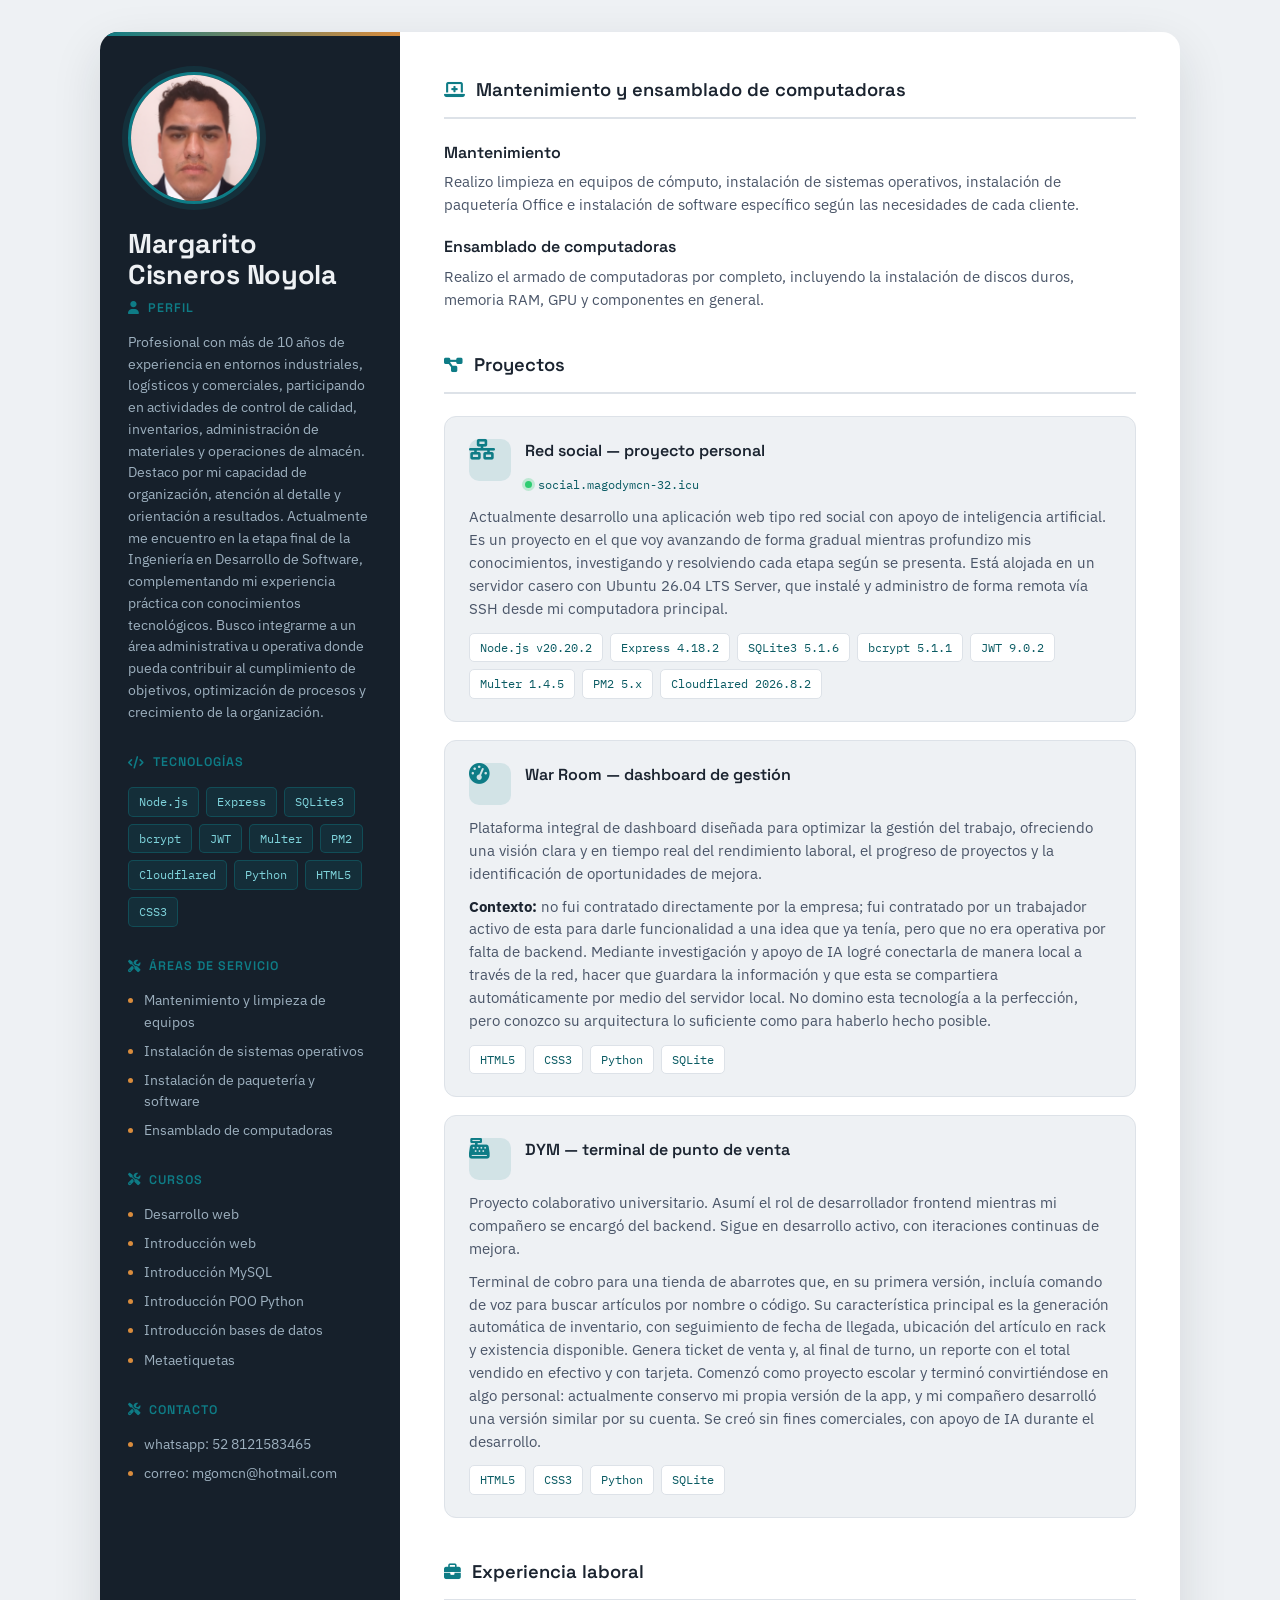
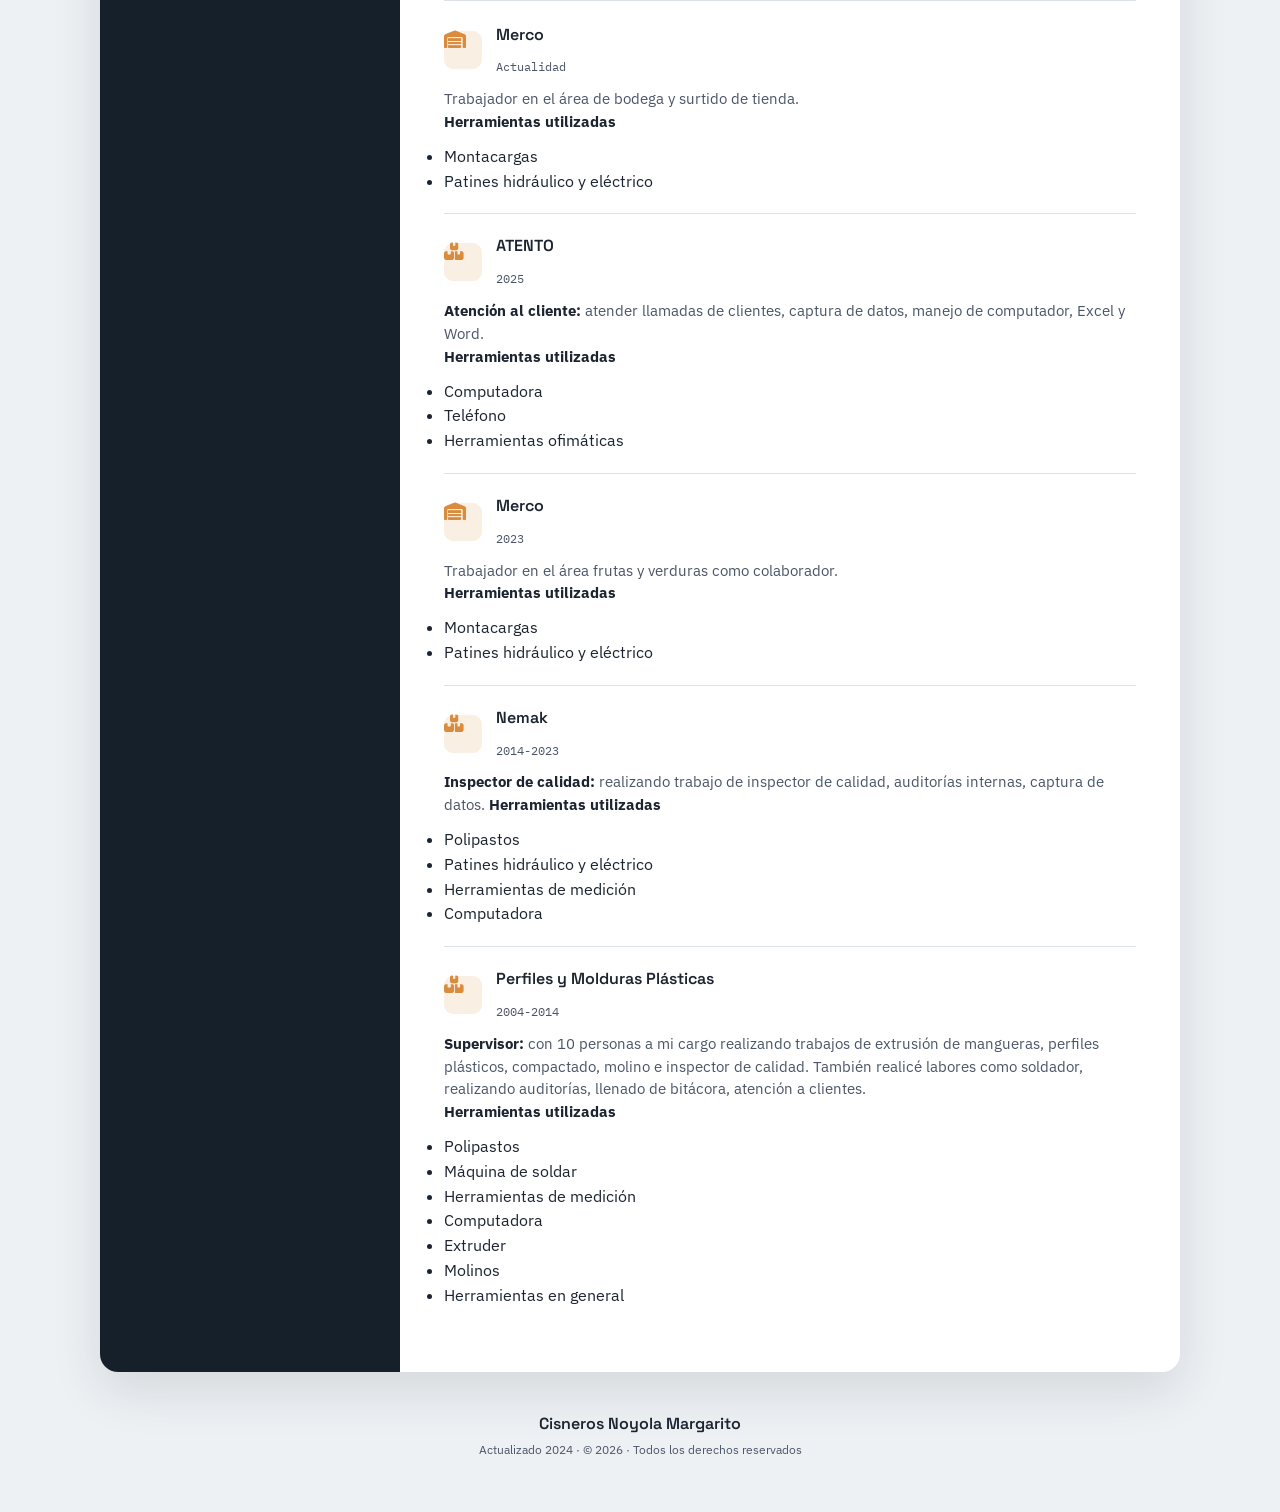
==== commit 20b49b4f: "cambio4" ====
--- a/index.html
+++ b/index.html
@@ -23,7 +23,7 @@
       </div>
 
       <h1 class="name">Margarito<br>Cisneros&nbsp;Noyola</h1>
-      <p class="role">Practicante &nbsp;/ Desarrollador Jr</p>
+      <!--<p class="role">Practicante &nbsp;/ Desarrollador Jr</p>-->
 
       <div class="sidebar-block">
         <h2 class="sidebar-heading"><i class="fa-solid fa-user"></i> Perfil</h2>
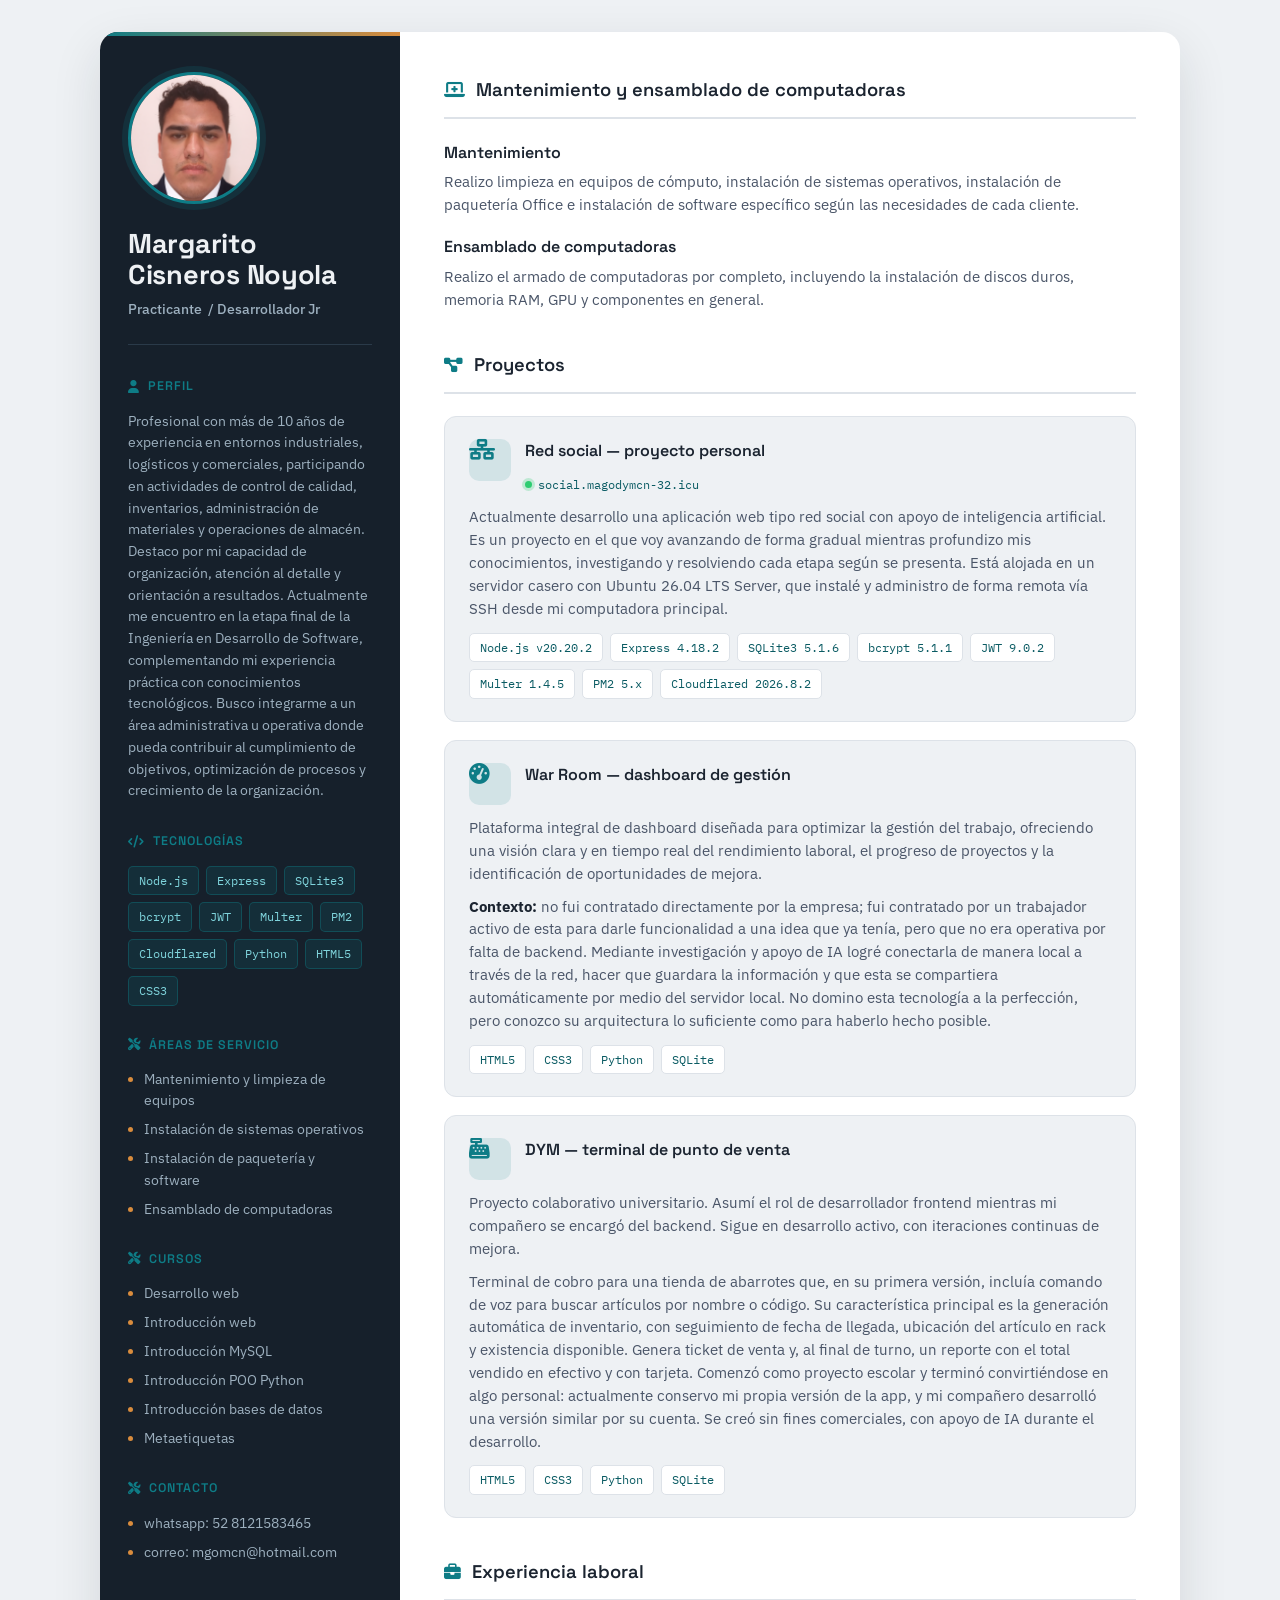
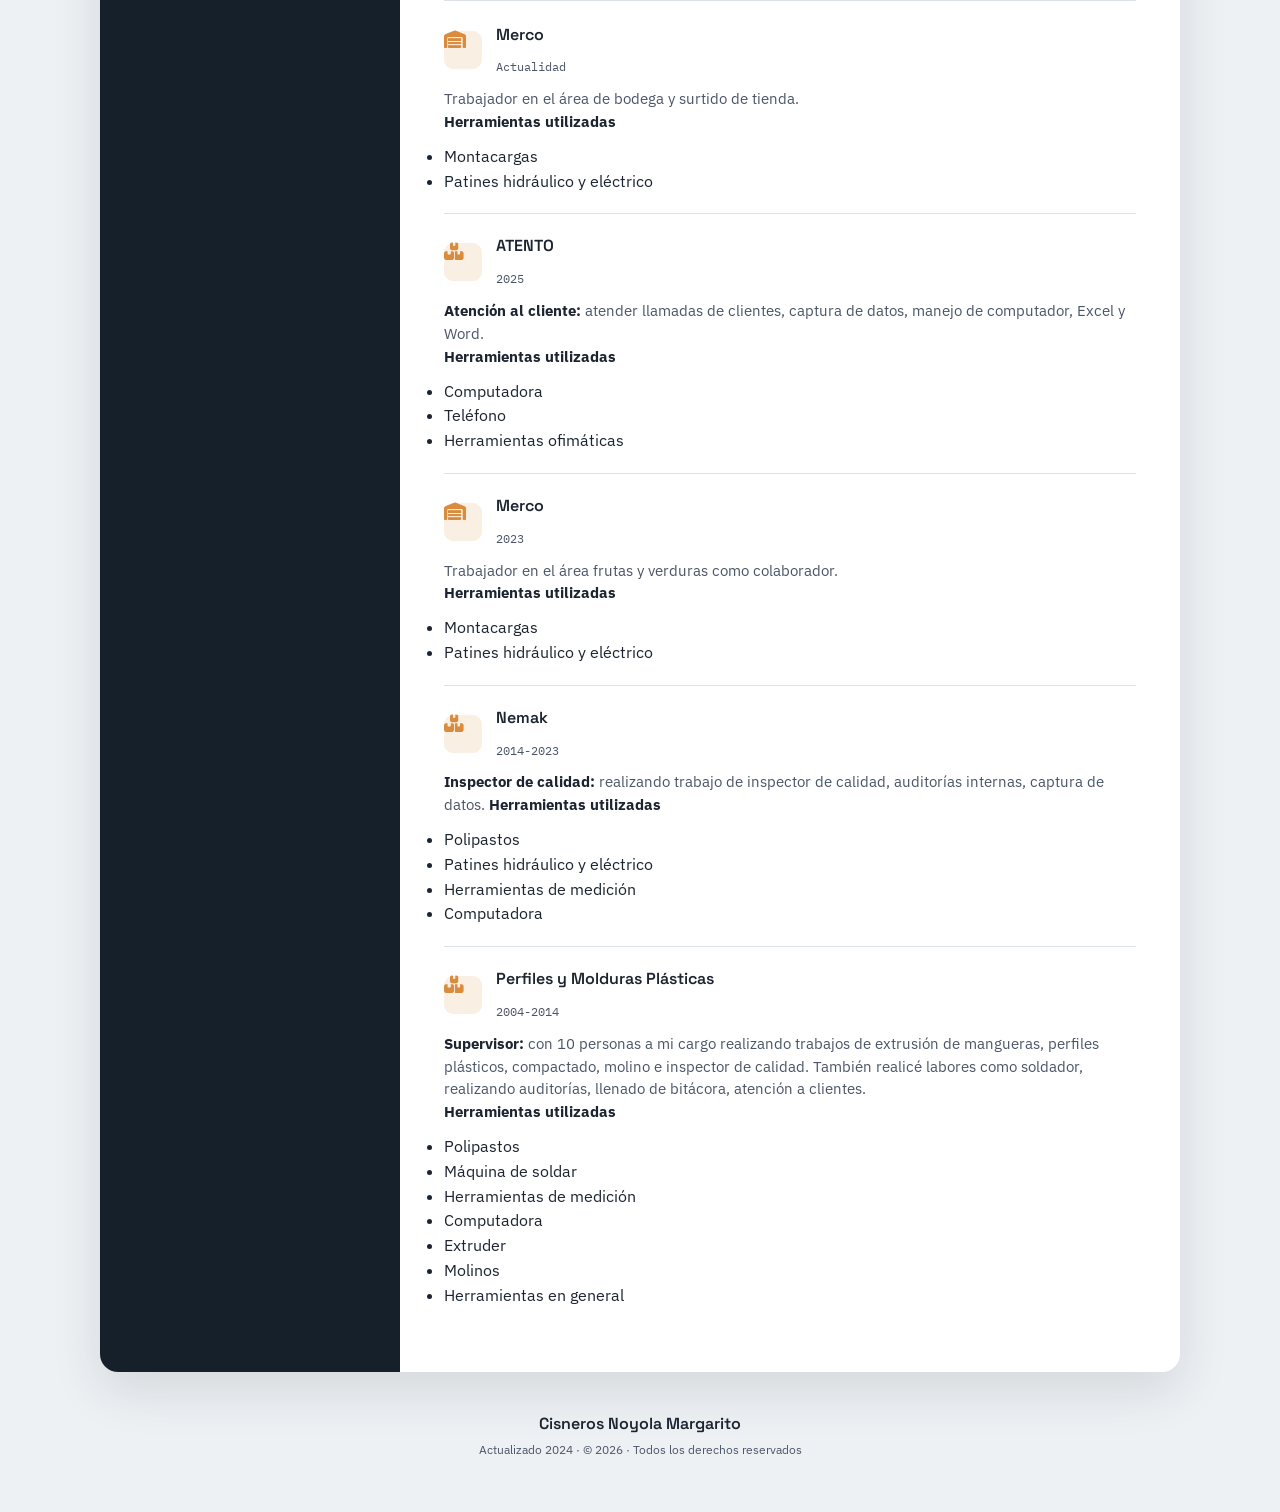
==== commit 9c00b01b: "Update index.html" ====
--- a/index.html
+++ b/index.html
@@ -23,18 +23,12 @@
       </div>
 
       <h1 class="name">Margarito<br>Cisneros&nbsp;Noyola</h1>
-      <!--<p class="role">Practicante &nbsp;/ Desarrollador Jr</p>-->
+      <p class="role">Practicante &nbsp;/ Desarrollador Jr</p>
 
       <div class="sidebar-block">
         <h2 class="sidebar-heading"><i class="fa-solid fa-user"></i> Perfil</h2>
         <p class="about-text">
-          Profesional con más de 10 años de experiencia en entornos industriales, 
-          logísticos y comerciales, participando en actividades de control de calidad, 
-          inventarios, administración de materiales y operaciones de almacén. Destaco por mi capacidad de organización, 
-          atención al detalle y orientación a resultados. Actualmente me encuentro en la etapa 
-          final de la Ingeniería en Desarrollo de Software, complementando mi experiencia práctica
-           con conocimientos tecnológicos. Busco integrarme a un área administrativa u operativa donde
-            pueda contribuir al cumplimiento de objetivos, optimización de procesos y crecimiento de la organización.
+       Profesional con más de 10 años de experiencia en entornos industriales, logísticos y comerciales, participando en actividades de control de calidad, inventarios, administración de materiales y operaciones de almacén. Destaco por mi capacidad de organización, atención al detalle y orientación a resultados. Actualmente me encuentro en la etapa final de la Ingeniería en Desarrollo de Software, complementando mi experiencia práctica con conocimientos tecnológicos. Busco integrarme a un área administrativa u operativa donde pueda contribuir al cumplimiento de objetivos, optimización de procesos y crecimiento de la organización.
         </p>
       </div>
 
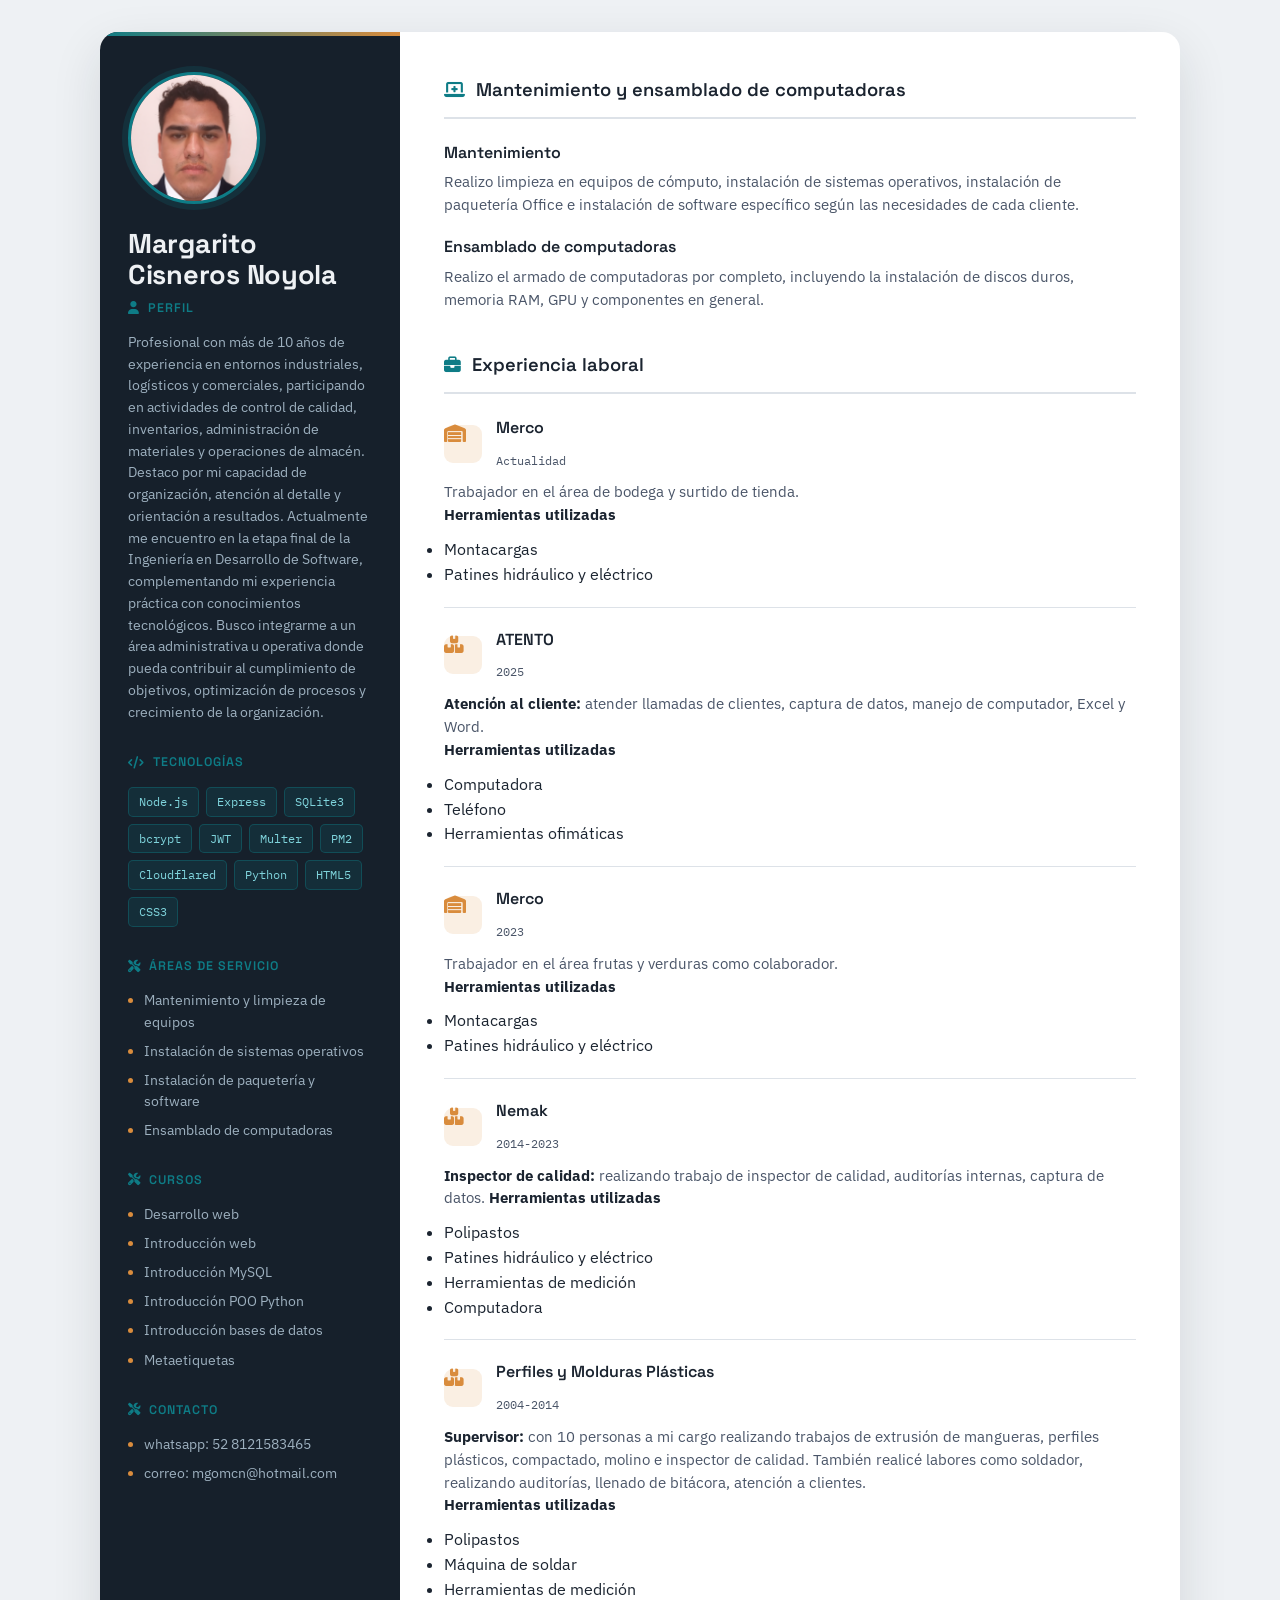
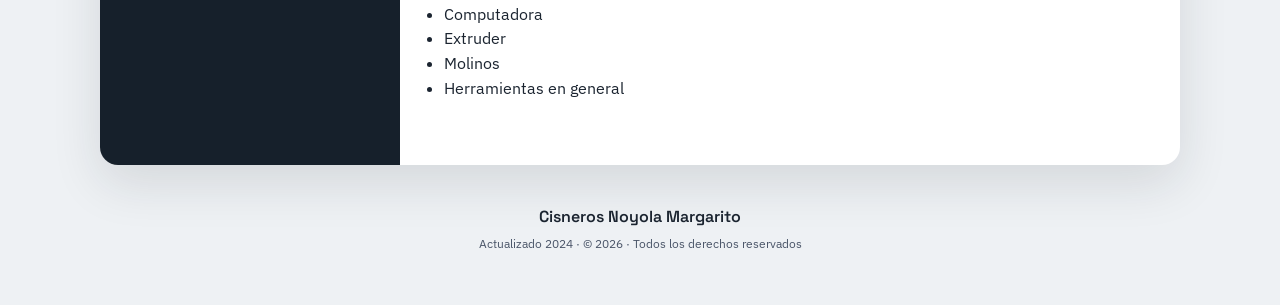
==== commit d34a07e5: "otro commit" ====
--- a/index.html
+++ b/index.html
@@ -23,12 +23,16 @@
       </div>
 
       <h1 class="name">Margarito<br>Cisneros&nbsp;Noyola</h1>
-      <p class="role">Practicante &nbsp;/ Desarrollador Jr</p>
-
       <div class="sidebar-block">
         <h2 class="sidebar-heading"><i class="fa-solid fa-user"></i> Perfil</h2>
         <p class="about-text">
-       Profesional con más de 10 años de experiencia en entornos industriales, logísticos y comerciales, participando en actividades de control de calidad, inventarios, administración de materiales y operaciones de almacén. Destaco por mi capacidad de organización, atención al detalle y orientación a resultados. Actualmente me encuentro en la etapa final de la Ingeniería en Desarrollo de Software, complementando mi experiencia práctica con conocimientos tecnológicos. Busco integrarme a un área administrativa u operativa donde pueda contribuir al cumplimiento de objetivos, optimización de procesos y crecimiento de la organización.
+          Profesional con más de 10 años de experiencia en entornos industriales, 
+          logísticos y comerciales, participando en actividades de control de calidad, 
+          inventarios, administración de materiales y operaciones de almacén. Destaco por mi capacidad de organización, 
+          atención al detalle y orientación a resultados. Actualmente me encuentro en la etapa 
+          final de la Ingeniería en Desarrollo de Software, complementando mi experiencia práctica
+           con conocimientos tecnológicos. Busco integrarme a un área administrativa u operativa donde
+            pueda contribuir al cumplimiento de objetivos, optimización de procesos y crecimiento de la organización.
         </p>
       </div>
 
@@ -108,111 +112,6 @@
           </p>
         </div>
       </section>
-
-      <!-- ---------- PROYECTOS ---------- -->
-      <section class="section">
-        <h2 class="section-title">
-          <i class="fa-solid fa-diagram-project"></i>
-          Proyectos
-        </h2>
-
-        <!-- Red social -->
-        <article class="project-card">
-          <div class="project-head">
-            <i class="fa-solid fa-network-wired project-icon"></i>
-            <div>
-              <h3 class="entry-title">Red social — proyecto personal</h3>
-              <a href="https://social.magodymcn-32.icu/" target="_blank" rel="noopener" class="project-link">
-                <span class="status-dot"></span> social.magodymcn-32.icu
-              </a>
-            </div>
-          </div>
-          <p class="entry-text">
-            Actualmente desarrollo una aplicación web tipo red social con apoyo de
-            inteligencia artificial. Es un proyecto en el que voy avanzando de forma
-            gradual mientras profundizo mis conocimientos, investigando y resolviendo
-            cada etapa según se presenta. Está alojada en un servidor casero con Ubuntu
-            26.04 LTS Server, que instalé y administro de forma remota vía SSH desde mi
-            computadora principal.
-          </p>
-          <ul class="tech-tags tech-tags-inline">
-            <li>Node.js v20.20.2</li>
-            <li>Express 4.18.2</li>
-            <li>SQLite3 5.1.6</li>
-            <li>bcrypt 5.1.1</li>
-            <li>JWT 9.0.2</li>
-            <li>Multer 1.4.5</li>
-            <li>PM2 5.x</li>
-            <li>Cloudflared 2026.8.2</li>
-          </ul>
-        </article>
-
-        <!-- War Room -->
-        <article class="project-card">
-          <div class="project-head">
-            <i class="fa-solid fa-gauge-high project-icon"></i>
-            <div>
-              <h3 class="entry-title">War Room — dashboard de gestión</h3>
-            </div>
-          </div>
-          <p class="entry-text">
-            Plataforma integral de dashboard diseñada para optimizar la gestión del
-            trabajo, ofreciendo una visión clara y en tiempo real del rendimiento
-            laboral, el progreso de proyectos y la identificación de oportunidades
-            de mejora.
-          </p>
-          <p class="entry-text">
-            <strong>Contexto:</strong> no fui contratado directamente por la empresa;
-            fui contratado por un trabajador activo de esta para darle funcionalidad
-            a una idea que ya tenía, pero que no era operativa por falta de backend.
-            Mediante investigación y apoyo de IA logré conectarla de manera local a
-            través de la red, hacer que guardara la información y que esta se
-            compartiera automáticamente por medio del servidor local. No domino esta
-            tecnología a la perfección, pero conozco su arquitectura lo suficiente
-            como para haberlo hecho posible.
-          </p>
-          <ul class="tech-tags tech-tags-inline">
-            <li>HTML5</li>
-            <li>CSS3</li>
-            <li>Python</li>
-            <li>SQLite</li>
-          </ul>
-        </article>
-
-        <!-- DYM -->
-        <article class="project-card">
-          <div class="project-head">
-            <i class="fa-solid fa-cash-register project-icon"></i>
-            <div>
-              <h3 class="entry-title">DYM — terminal de punto de venta</h3>
-            </div>
-          </div>
-          <p class="entry-text">
-            Proyecto colaborativo universitario. Asumí el rol de desarrollador frontend
-            mientras mi compañero se encargó del backend. Sigue en desarrollo activo,
-            con iteraciones continuas de mejora.
-          </p>
-          <p class="entry-text">
-            Terminal de cobro para una tienda de abarrotes que, en su primera versión,
-            incluía comando de voz para buscar artículos por nombre o código. Su
-            característica principal es la generación automática de inventario, con
-            seguimiento de fecha de llegada, ubicación del artículo en rack y existencia
-            disponible. Genera ticket de venta y, al final de turno, un reporte con el
-            total vendido en efectivo y con tarjeta. Comenzó como proyecto escolar y
-            terminó convirtiéndose en algo personal: actualmente conservo mi propia
-            versión de la app, y mi compañero desarrolló una versión similar por su
-            cuenta. Se creó sin fines comerciales, con apoyo de IA durante el desarrollo.
-          </p>
-          <ul class="tech-tags tech-tags-inline">
-            <li>HTML5</li>
-            <li>CSS3</li>
-            <li>Python</li>
-            <li>SQLite</li>
-          </ul>
-        </article>
-      </section>
-
-      <!-- ---------- EXPERIENCIA LABORAL ---------- -->
       <section class="section">
         <h2 class="section-title">
           <i class="fa-solid fa-briefcase"></i>
